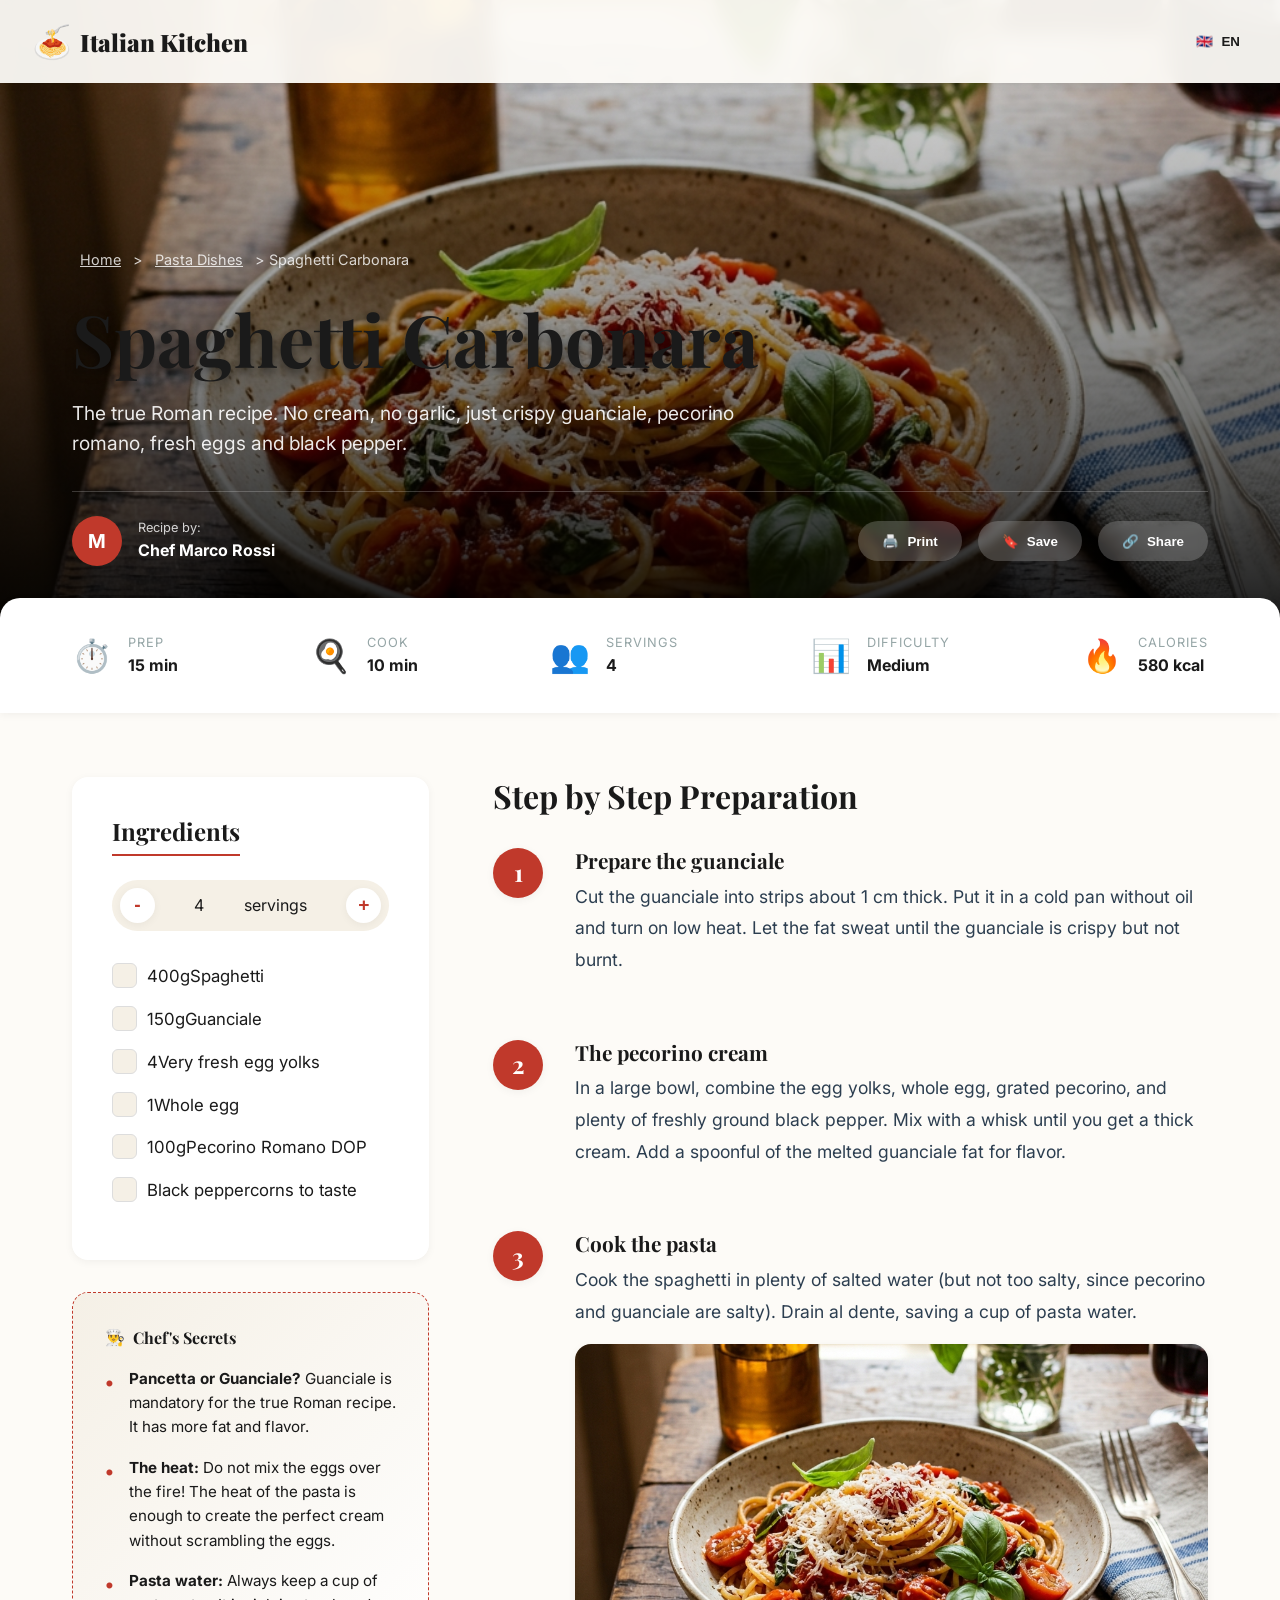
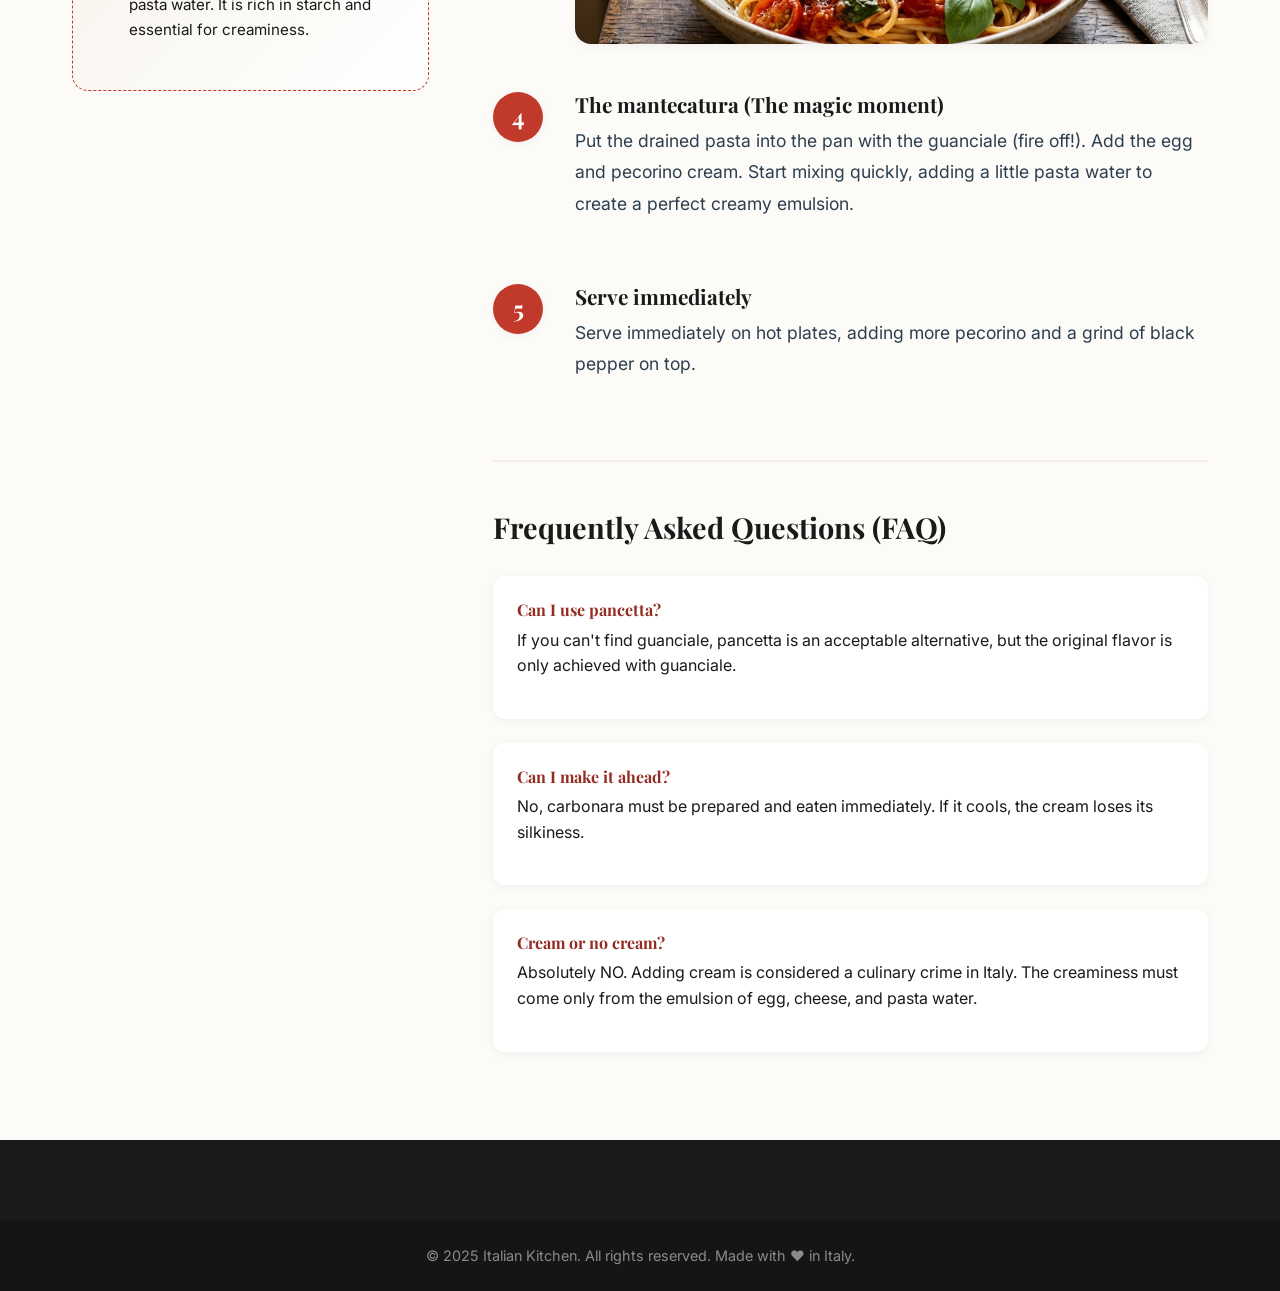
==== recipe.html @ 497464eb "Add files via upload" ====
<!DOCTYPE html>
<html lang="it" dir="ltr">
<head>
<meta charset="UTF-8"/>
<meta name="viewport" content="width=device-width, initial-scale=1.0"/>
<title>Spaghetti alla Carbonara — La Cucina Italiana</title>
<meta name="description" content="La vera ricetta romana. Senza panna, senza aglio, solo guanciale croccante, pecorino romano, uova fresche e pepe nero."/>
<meta name="keywords" content="carbonara, ricetta originale, guanciale, pecorino, pasta, italian food"/>
<meta name="author" content="Chef Marco Rossi"/>

<!-- Open Graph / Facebook -->
<meta property="og:type" content="article"/>
<meta property="og:url" content="https://www.lacucinaitaliana-demo.com/recipe.html"/>
<meta property="og:title" content="Spaghetti alla Carbonara"/>
<meta property="og:description" content="La vera ricetta romana. Senza panna, senza aglio, solo guanciale croccante, pecorino romano, uova fresche e pepe nero."/>
<meta property="og:image" content="https://www.lacucinaitaliana-demo.com/images/hero_pasta.png"/>

<!-- Schema.org JSON-LD for Recipe SEO -->
<script type="application/ld+json">
{
  "@context": "https://schema.org/",
  "@type": "Recipe",
  "name": "Spaghetti alla Carbonara",
  "image": "https://www.lacucinaitaliana-demo.com/images/hero_pasta.png",
  "author": {
    "@type": "Person",
    "name": "Chef Marco Rossi"
  },
  "datePublished": "2025-10-15",
  "description": "La vera ricetta romana per la Carbonara perfetta.",
  "prepTime": "PT15M",
  "cookTime": "PT10M",
  "totalTime": "PT25M",
  "recipeYield": "4 servings",
  "recipeCategory": "Pasta",
  "recipeCuisine": "Italian"
}
</script>

<link rel="preconnect" href="https://fonts.googleapis.com"/>
<link rel="preconnect" href="https://fonts.gstatic.com" crossorigin/>
<link href="https://fonts.googleapis.com/css2?family=Playfair+Display:ital,wght@0,400;0,600;0,700;0,900;1,400;1,700&family=Inter:wght@300;400;500;600;700&family=Cormorant+Garamond:ital,wght@0,300;0,400;0,600;1,300;1,400&display=swap" rel="stylesheet"/>
<link rel="stylesheet" href="style.css"/>
</head>
<body class="recipe-page">

<!-- HEADER -->
<header class="header scrolled" id="header">
  <div class="header-inner">
    <a href="index.html" class="logo">
      <span class="logo-icon">🍝</span>
      <div class="logo-text">
        <span class="logo-main" data-i18n="site_name">La Cucina Italiana</span>
      </div>
    </a>
    <div class="header-actions">
      <div class="lang-selector" id="langSelector">
        <button class="lang-btn" id="langBtn">
          <span class="lang-flag" id="currentFlag">🇮🇹</span>
          <span class="lang-name" id="currentLang">IT</span>
        </button>
        <div class="lang-dropdown" id="langDropdown">
          <button class="lang-option active" data-lang="it" data-flag="🇮🇹">🇮🇹 Italiano</button>
          <button class="lang-option" data-lang="en" data-flag="🇬🇧">🇬🇧 English</button>
          <button class="lang-option" data-lang="ar" data-flag="🇸🇦">🇸🇦 العربية</button>
          <button class="lang-option" data-lang="fr" data-flag="🇫🇷">🇫🇷 Français</button>
          <button class="lang-option" data-lang="de" data-flag="🇩🇪">🇩🇪 Deutsch</button>
          <button class="lang-option" data-lang="es" data-flag="🇪🇸">🇪🇸 Español</button>
          <button class="lang-option" data-lang="zh" data-flag="🇨🇳">🇨🇳 中文</button>
          <button class="lang-option" data-lang="ja" data-flag="🇯🇵">🇯🇵 日本語</button>
        </div>
      </div>
    </div>
  </div>
</header>

<!-- RECIPE HERO -->
<section class="recipe-hero">
  <div class="recipe-hero-bg">
    <img src="images/hero_pasta.png" alt="Traditional Spaghetti alla Carbonara" fetchpriority="high"/>
    <div class="overlay"></div>
  </div>
  <div class="container recipe-hero-content">
    <div class="recipe-breadcrumbs">
      <a href="index.html" data-i18n="nav_home">Home</a> > 
      <a href="index.html#ricette" data-i18n="cat_pasta">Primi Piatti</a> > 
      <span data-i18n="rcp_carbonara_title">Spaghetti alla Carbonara</span>
    </div>
    <h1 class="recipe-main-title" data-i18n="rcp_carbonara_title">Spaghetti alla Carbonara</h1>
    <p class="recipe-main-desc" data-i18n="rcp_carbonara_desc">La vera ricetta romana. Senza panna, senza aglio, solo guanciale croccante, pecorino romano, uova fresche e pepe nero.</p>
    
    <div class="recipe-actions-bar">
      <div class="chef-author">
        <div class="chef-img">M</div>
        <div>
          <span class="author-label" data-i18n="rcp_author">Ricetta di:</span>
          <strong data-i18n="rcp_chef_name">Chef Marco Rossi</strong>
        </div>
      </div>
      <div class="action-buttons">
        <button class="btn-action" onclick="window.print()">
          <span class="icon">🖨️</span> <span data-i18n="rcp_print">Stampa</span>
        </button>
        <button class="btn-action save-btn" onclick="toggleSaveRecipe(this)">
          <span class="icon">🔖</span> <span class="save-text" data-i18n="rcp_save">Salva</span>
        </button>
        <button class="btn-action share-btn">
          <span class="icon">🔗</span> <span data-i18n="rcp_share">Condividi</span>
        </button>
      </div>
    </div>
  </div>
</section>

<!-- RECIPE META STATS -->
<div class="recipe-meta-stats">
  <div class="container">
    <div class="stats-grid">
      <div class="stat-box">
        <span class="stat-icon">⏱️</span>
        <div class="stat-info">
          <span class="stat-title" data-i18n="rcp_prep">Prep</span>
          <strong data-i18n="rcp_prep_time">15 min</strong>
        </div>
      </div>
      <div class="stat-box">
        <span class="stat-icon">🍳</span>
        <div class="stat-info">
          <span class="stat-title" data-i18n="rcp_cook">Cottura</span>
          <strong data-i18n="rcp_cook_time">10 min</strong>
        </div>
      </div>
      <div class="stat-box">
        <span class="stat-icon">👥</span>
        <div class="stat-info">
          <span class="stat-title" data-i18n="rcp_servings">Persone</span>
          <strong data-i18n="rcp_servings_count">4</strong>
        </div>
      </div>
      <div class="stat-box">
        <span class="stat-icon">📊</span>
        <div class="stat-info">
          <span class="stat-title" data-i18n="rcp_difficulty">Difficoltà</span>
          <strong data-i18n="rcp_diff_level">Media</strong>
        </div>
      </div>
      <div class="stat-box">
        <span class="stat-icon">🔥</span>
        <div class="stat-info">
          <span class="stat-title" data-i18n="rcp_calories">Calorie</span>
          <strong data-i18n="rcp_cal_count">580 kcal</strong>
        </div>
      </div>
    </div>
  </div>
</div>

<!-- RECIPE CONTENT -->
<section class="recipe-content-wrapper">
  <div class="container">
    <div class="recipe-layout">
      
      <!-- LEFT SIDEBAR: INGREDIENTS & TIPS -->
      <aside class="recipe-sidebar">
        <div class="ingredients-box">
          <h3 data-i18n="rcp_ingredients">Ingredienti</h3>
          <div class="servings-adjuster">
            <button onclick="adjustServings(-1)">-</button>
            <span id="servingCount">4</span> <span data-i18n="rcp_servings_label">porzioni</span>
            <button onclick="adjustServings(1)">+</button>
          </div>
          <ul class="ingredients-list">
            <li>
              <label class="ingredient-checkbox">
                <input type="checkbox"/>
                <span class="checkmark"></span>
                <span class="amount" data-base="400">400</span>g <span data-i18n="rcp_ing_pasta">Spaghetti</span>
              </label>
            </li>
            <li>
              <label class="ingredient-checkbox">
                <input type="checkbox"/>
                <span class="checkmark"></span>
                <span class="amount" data-base="150">150</span>g <span data-i18n="rcp_ing_guanciale">Guanciale</span>
              </label>
            </li>
            <li>
              <label class="ingredient-checkbox">
                <input type="checkbox"/>
                <span class="checkmark"></span>
                <span class="amount" data-base="4">4</span> <span data-i18n="rcp_ing_yolks">Tuorli d'uovo freschissimi</span>
              </label>
            </li>
            <li>
              <label class="ingredient-checkbox">
                <input type="checkbox"/>
                <span class="checkmark"></span>
                <span class="amount" data-base="1">1</span> <span data-i18n="rcp_ing_egg">Uovo intero</span>
              </label>
            </li>
            <li>
              <label class="ingredient-checkbox">
                <input type="checkbox"/>
                <span class="checkmark"></span>
                <span class="amount" data-base="100">100</span>g <span data-i18n="rcp_ing_cheese">Pecorino Romano DOP</span>
              </label>
            </li>
            <li>
              <label class="ingredient-checkbox">
                <input type="checkbox"/>
                <span class="checkmark"></span>
                <span data-i18n="rcp_ing_pepper">Pepe nero in grani q.b.</span>
              </label>
            </li>
          </ul>
        </div>

        <div class="chef-tips-box">
          <div class="tip-header">
            <span>👨‍🍳</span>
            <h4 data-i18n="rcp_tips_title">I Segreti dello Chef</h4>
          </div>
          <ul class="tips-list">
            <li data-i18n="rcp_tip1"><strong>Pancetta o Guanciale?</strong> Il guanciale è obbligatorio per la vera ricetta romana. Ha più grasso e sapore.</li>
            <li data-i18n="rcp_tip2"><strong>Il calore:</strong> Non mescolare le uova sul fuoco! Il calore della pasta è sufficiente per creare la crema perfetta senza fare l'effetto "frittata".</li>
            <li data-i18n="rcp_tip3"><strong>Acqua di cottura:</strong> Conserva sempre una tazza di acqua di cottura. È ricca di amido e fondamentale per mantecare.</li>
          </ul>
        </div>
      </aside>

      <!-- RIGHT MAIN: STEPS & FAQ -->
      <main class="recipe-main-steps">
        <h2 class="steps-title" data-i18n="rcp_steps_title">Preparazione Passo Passo</h2>
        
        <div class="step-card">
          <div class="step-number">1</div>
          <div class="step-content">
            <h3 data-i18n="rcp_step1_title">Prepara il guanciale</h3>
            <p data-i18n="rcp_step1_desc">Taglia il guanciale a listarelle di circa 1 cm. Mettilo in una padella fredda senza olio e accendi il fuoco basso. Fai sudare il grasso finché il guanciale non diventa croccante ma non bruciato.</p>
          </div>
        </div>

        <div class="step-card">
          <div class="step-number">2</div>
          <div class="step-content">
            <h3 data-i18n="rcp_step2_title">La crema di pecorino</h3>
            <p data-i18n="rcp_step2_desc">In una ciotola grande, unisci i tuorli, l'uovo intero, il pecorino grattugiato e abbondante pepe nero appena macinato. Mescola con una frusta fino a ottenere una crema densa. Aggiungi un cucchiaio del grasso del guanciale sciolto per insaporire.</p>
          </div>
        </div>

        <div class="step-card has-image">
          <div class="step-number">3</div>
          <div class="step-content">
            <h3 data-i18n="rcp_step3_title">Cuoci la pasta</h3>
            <p data-i18n="rcp_step3_desc">Cuoci gli spaghetti in abbondante acqua salata (ma non troppo salata, dato che pecorino e guanciale sono sapidi). Scolala al dente, conservando una tazza di acqua di cottura.</p>
            <div class="step-img-placeholder" style="background-image: url('images/hero_pasta.png')" loading="lazy"></div>
          </div>
        </div>

        <div class="step-card">
          <div class="step-number">4</div>
          <div class="step-content">
            <h3 data-i18n="rcp_step4_title">La mantecatura (Il momento magico)</h3>
            <p data-i18n="rcp_step4_desc">Metti la pasta scolata nella padella con il guanciale (fuoco spento!). Aggiungi la crema di uova e pecorino. Inizia a mescolare velocemente, aggiungendo un po' di acqua di cottura per creare un'emulsione cremosa e perfetta.</p>
          </div>
        </div>

        <div class="step-card">
          <div class="step-number">5</div>
          <div class="step-content">
            <h3 data-i18n="rcp_step5_title">Servi subito</h3>
            <p data-i18n="rcp_step5_desc">Servi immediatamente nei piatti caldi, aggiungendo altro pecorino e una macinata di pepe nero in cima.</p>
          </div>
        </div>

        <!-- FAQ SECTION -->
        <div class="recipe-faq">
          <h3 data-i18n="rcp_faq_title">Domande Frequenti (FAQ)</h3>
          
          <div class="faq-item">
            <h4 data-i18n="rcp_faq1_q">Posso usare la pancetta?</h4>
            <p data-i18n="rcp_faq1_a">Se non trovi il guanciale, la pancetta tesa o dolce è un'alternativa accettabile, ma il sapore originale si ottiene solo col guanciale.</p>
          </div>
          
          <div class="faq-item">
            <h4 data-i18n="rcp_faq2_q">Posso prepararla in anticipo?</h4>
            <p data-i18n="rcp_faq2_a">No, la carbonara va preparata e mangiata immediatamente. Se si raffredda, la crema perde la sua setosità.</p>
          </div>

          <div class="faq-item">
            <h4 data-i18n="rcp_faq3_q">Panna sì o panna no?</h4>
            <p data-i18n="rcp_faq3_a">Assolutamente NO. L'aggiunta di panna è considerata un crimine culinario in Italia. La cremosità deve derivare solo dall'emulsione di uovo, formaggio e acqua di cottura.</p>
          </div>
        </div>

      </main>
    </div>
  </div>
</section>

<!-- FOOTER -->
<footer class="footer">
  <div class="footer-bottom">
    <div class="container">
      <p data-i18n="footer_copy">© 2025 La Cucina Italiana. Tutti i diritti riservati.</p>
    </div>
  </div>
</footer>

<script src="script.js"></script>
</body>
</html>
---- style.css ----
:root {
  /* Colors - Italian Vintage Theme */
  --primary: #c0392b;      /* Rosso */
  --primary-dark: #922b21;
  --secondary: #27ae60;    /* Verde */
  --accent: #f39c12;       /* Oro */
  --dark: #1a1a1a;
  --dark-light: #2c3e50;
  --light: #fdfbf7;        /* Panna */
  --light-gray: #f5f0e6;
  --gray: #95a5a6;
  
  /* Typography */
  --font-heading: 'Playfair Display', serif;
  --font-body: 'Inter', sans-serif;
  --font-accent: 'Cormorant Garamond', serif;
  
  /* Transitions */
  --transition: all 0.3s cubic-bezier(0.25, 0.8, 0.25, 1);
  
  /* Shadows */
  --shadow-sm: 0 2px 8px rgba(0,0,0,0.05);
  --shadow-md: 0 8px 24px rgba(0,0,0,0.08);
  --shadow-lg: 0 20px 40px rgba(0,0,0,0.12);
}

[dir="rtl"] {
  /* RTL Specific Adjustments for Arabic */
  --font-heading: 'Tajawal', 'Playfair Display', serif;
  --font-body: 'Cairo', 'Inter', sans-serif;
}

* {
  margin: 0;
  padding: 0;
  box-sizing: border-box;
}

html {
  scroll-behavior: smooth;
  font-size: 16px;
}

body {
  font-family: var(--font-body);
  color: var(--dark);
  background-color: var(--light);
  line-height: 1.6;
  overflow-x: hidden;
}

/* ================== TYPOGRAPHY ================== */
h1, h2, h3, h4, h5, h6 {
  font-family: var(--font-heading);
  font-weight: 700;
  line-height: 1.2;
  color: var(--dark);
}

h2 {
  font-size: clamp(2rem, 4vw, 3rem);
  margin-bottom: 1rem;
}

p {
  margin-bottom: 1rem;
}

a {
  text-decoration: none;
  color: inherit;
  transition: var(--transition);
}

ul {
  list-style: none;
}

.container {
  max-width: 1200px;
  margin: 0 auto;
  padding: 0 2rem;
}

/* ================== BUTTONS ================== */
.btn {
  display: inline-flex;
  align-items: center;
  justify-content: center;
  padding: 1rem 2rem;
  border-radius: 50px;
  font-family: var(--font-body);
  font-weight: 600;
  font-size: 1rem;
  cursor: pointer;
  transition: var(--transition);
  text-transform: uppercase;
  letter-spacing: 1px;
  border: none;
  outline: none;
}

.btn:hover {
  transform: translateY(-3px) scale(1.05);
  box-shadow: 0 10px 25px rgba(0,0,0,0.15);
}

.btn-primary {
  background-color: var(--primary);
  color: white;
  box-shadow: 0 4px 15px rgba(192, 57, 43, 0.3);
}

.btn-primary:hover {
  background-color: var(--primary-dark);
}

.btn-outline {
  background-color: transparent;
  color: var(--primary);
  border: 2px solid var(--primary);
}

.btn-outline:hover {
  background-color: var(--primary);
  color: white;
}

.btn-ghost {
  background-color: rgba(255, 255, 255, 0.1);
  color: white;
  backdrop-filter: blur(5px);
  border: 1px solid rgba(255,255,255,0.2);
}

.btn-ghost:hover {
  background-color: white;
  color: var(--dark);
}

/* ================== HEADER ================== */
.header {
  position: fixed;
  top: 0;
  left: 0;
  width: 100%;
  z-index: 1000;
  padding: 1.5rem 0;
  transition: var(--transition);
}

.header.scrolled {
  background-color: rgba(253, 251, 247, 0.95);
  backdrop-filter: blur(10px);
  padding: 1rem 0;
  box-shadow: var(--shadow-sm);
}

.header-inner {
  max-width: 1400px;
  margin: 0 auto;
  padding: 0 2rem;
  display: flex;
  justify-content: space-between;
  align-items: center;
}

.logo {
  display: flex;
  align-items: center;
  gap: 0.5rem;
  z-index: 1001;
}

.logo-icon {
  font-size: 2rem;
}

.logo-text {
  display: flex;
  flex-direction: column;
}

.logo-main {
  font-family: var(--font-heading);
  font-size: 1.5rem;
  font-weight: 900;
  color: var(--dark);
  line-height: 1;
}

.logo-sub {
  font-family: var(--font-accent);
  font-size: 0.9rem;
  font-style: italic;
  color: var(--primary);
}

.header:not(.scrolled) .logo-main {
  color: white;
}

.nav {
  display: flex;
  gap: 2rem;
}

.nav-link {
  font-family: var(--font-body);
  font-weight: 500;
  font-size: 1rem;
  color: var(--dark);
  position: relative;
}

.header:not(.scrolled) .nav-link {
  color: white;
}

.nav-link::after {
  content: '';
  position: absolute;
  bottom: -5px;
  left: 0;
  width: 0;
  height: 2px;
  background-color: var(--primary);
  transition: var(--transition);
}

.nav-link:hover::after {
  width: 100%;
}

.header-actions {
  display: flex;
  align-items: center;
  gap: 1.5rem;
}

.search-btn, .lang-btn, .menu-toggle {
  background: none;
  border: none;
  cursor: pointer;
  color: var(--dark);
  transition: var(--transition);
}

.header:not(.scrolled) .search-btn,
.header:not(.scrolled) .lang-btn,
.header:not(.scrolled) .menu-toggle span {
  color: white;
  background-color: transparent;
}

/* Language Selector */
.lang-selector {
  position: relative;
}

.lang-btn {
  display: flex;
  align-items: center;
  gap: 0.5rem;
  font-weight: 600;
  padding: 0.5rem;
  border-radius: 8px;
}

.lang-btn:hover {
  background-color: rgba(0,0,0,0.05);
}

.header:not(.scrolled) .lang-btn:hover {
  background-color: rgba(255,255,255,0.1);
}

.lang-dropdown {
  position: absolute;
  top: 100%;
  right: 0;
  background: white;
  border-radius: 12px;
  box-shadow: var(--shadow-md);
  padding: 0.5rem;
  min-width: 150px;
  opacity: 0;
  visibility: hidden;
  transform: translateY(10px);
  transition: var(--transition);
  z-index: 1002;
}

.lang-dropdown.active {
  opacity: 1;
  visibility: visible;
  transform: translateY(0);
}

.lang-option {
  display: flex;
  align-items: center;
  gap: 0.5rem;
  width: 100%;
  padding: 0.8rem 1rem;
  border: none;
  background: none;
  text-align: left;
  cursor: pointer;
  border-radius: 8px;
  font-family: var(--font-body);
  transition: var(--transition);
}

[dir="rtl"] .lang-option {
  text-align: right;
}

.lang-option:hover {
  background-color: var(--light-gray);
  color: var(--primary);
}

.lang-option.active {
  background-color: rgba(192, 57, 43, 0.1);
  color: var(--primary);
  font-weight: 600;
}

/* Mobile Menu Toggle */
.menu-toggle {
  display: none;
  flex-direction: column;
  gap: 5px;
  z-index: 1001;
}

.menu-toggle span {
  width: 25px;
  height: 2px;
  background-color: var(--dark);
  transition: var(--transition);
}

.header:not(.scrolled) .menu-toggle span {
  background-color: white;
}

/* Search Bar */
.search-bar {
  position: absolute;
  top: 0;
  left: 0;
  width: 100%;
  height: 100%;
  background: white;
  display: flex;
  align-items: center;
  padding: 0 2rem;
  opacity: 0;
  visibility: hidden;
  transform: translateY(-100%);
  transition: var(--transition);
  z-index: 1005;
}

.search-bar.active {
  opacity: 1;
  visibility: visible;
  transform: translateY(0);
}

.search-inner {
  max-width: 800px;
  margin: 0 auto;
  width: 100%;
  position: relative;
  display: flex;
  align-items: center;
}

.search-input {
  width: 100%;
  border: none;
  border-bottom: 2px solid var(--primary);
  font-size: 1.5rem;
  padding: 1rem 0;
  font-family: var(--font-heading);
  outline: none;
  background: transparent;
}

.search-close {
  background: none;
  border: none;
  font-size: 1.5rem;
  cursor: pointer;
  color: var(--gray);
  position: absolute;
  right: 0;
}

[dir="rtl"] .search-close {
  right: auto;
  left: 0;
}

/* ================== HERO ================== */
.hero {
  height: 100vh;
  position: relative;
  display: flex;
  align-items: center;
  justify-content: center;
  text-align: center;
  overflow: hidden;
}

.hero-bg {
  position: absolute;
  top: 0;
  left: 0;
  width: 100%;
  height: 100%;
  z-index: 1;
}

@keyframes slowZoom {
  0% { transform: scale(1); }
  100% { transform: scale(1.15); }
}

.hero-img {
  width: 100%;
  height: 100%;
  object-fit: cover;
  animation: slowZoom 25s linear infinite alternate;
}

.hero-overlay {
  position: absolute;
  top: 0;
  left: 0;
  width: 100%;
  height: 100%;
  background: linear-gradient(to bottom, rgba(0,0,0,0.6) 0%, rgba(0,0,0,0.3) 50%, rgba(0,0,0,0.8) 100%);
}

.hero-content {
  position: relative;
  z-index: 2;
  color: white;
  max-width: 800px;
  padding: 0 2rem;
  margin-top: 5rem;
}

.hero-badge {
  display: inline-block;
  padding: 0.5rem 1.5rem;
  border: 1px solid rgba(255,255,255,0.3);
  border-radius: 50px;
  font-family: var(--font-accent);
  font-style: italic;
  font-size: 1.1rem;
  margin-bottom: 2rem;
  backdrop-filter: blur(5px);
}

.hero-title {
  font-size: clamp(3rem, 8vw, 6rem);
  font-weight: 400;
  line-height: 1.1;
  margin-bottom: 1.5rem;
  text-shadow: 0 4px 20px rgba(0,0,0,0.5);
}

.hero-title em {
  font-family: var(--font-accent);
  color: var(--accent);
  font-weight: 600;
}

.hero-desc {
  font-size: clamp(1.1rem, 2vw, 1.3rem);
  margin-bottom: 3rem;
  opacity: 0.9;
  text-shadow: 0 2px 10px rgba(0,0,0,0.5);
}

.hero-btns {
  display: flex;
  gap: 1rem;
  justify-content: center;
  margin-bottom: 4rem;
}

.hero-stats {
  display: flex;
  justify-content: center;
  align-items: center;
  gap: 2rem;
  border-top: 1px solid rgba(255,255,255,0.2);
  padding-top: 2rem;
}

.stat {
  display: flex;
  flex-direction: column;
}

.stat-num {
  font-family: var(--font-heading);
  font-size: 2rem;
  font-weight: 700;
  color: var(--accent);
}

.stat-label {
  font-size: 0.9rem;
  text-transform: uppercase;
  letter-spacing: 1px;
  opacity: 0.8;
}

.stat-divider {
  width: 1px;
  height: 40px;
  background-color: rgba(255,255,255,0.2);
}

.hero-scroll {
  position: absolute;
  bottom: 2rem;
  left: 50%;
  transform: translateX(-50%);
  z-index: 2;
  color: white;
  display: flex;
  flex-direction: column;
  align-items: center;
  gap: 0.5rem;
  font-size: 0.8rem;
  text-transform: uppercase;
  letter-spacing: 2px;
  opacity: 0.7;
}

.scroll-line {
  width: 2px;
  height: 40px;
  background-color: rgba(255,255,255,0.3);
  position: relative;
  overflow: hidden;
}

.scroll-line::after {
  content: '';
  position: absolute;
  top: 0;
  left: 0;
  width: 100%;
  height: 50%;
  background-color: white;
  animation: scrollDown 2s infinite ease-in-out;
}

@keyframes scrollDown {
  0% { transform: translateY(-100%); }
  100% { transform: translateY(200%); }
}

/* ================== SHARED SECTIONS ================== */
section {
  padding: 6rem 0;
}

.section-header {
  text-align: center;
  max-width: 600px;
  margin: 0 auto 4rem;
}

.section-header.light h2 {
  color: white;
}

.section-header.light p {
  color: rgba(255,255,255,0.8);
}

.section-badge {
  display: inline-block;
  color: var(--primary);
  font-weight: 600;
  text-transform: uppercase;
  letter-spacing: 2px;
  font-size: 0.9rem;
  margin-bottom: 1rem;
}

/* ================== CATEGORIES ================== */
.categories {
  background-color: var(--light-gray);
  position: relative;
}

.categories::before {
  content: '';
  position: absolute;
  top: 0;
  left: 0;
  width: 100%;
  height: 20px;
  background-image: url('data:image/svg+xml;utf8,<svg viewBox="0 0 100 20" xmlns="http://www.w3.org/2000/svg"><path d="M0 20 Q 25 0 50 20 T 100 20" fill="none" stroke="%23fdfbf7" stroke-width="20"/></svg>');
  transform: translateY(-10px);
}

.categories-grid {
  display: grid;
  grid-template-columns: repeat(auto-fit, minmax(180px, 1fr));
  gap: 2rem;
}

.cat-card {
  background: white;
  border-radius: 20px;
  padding: 2rem 1.5rem;
  text-align: center;
  box-shadow: var(--shadow-sm);
  transition: var(--transition);
  cursor: pointer;
  border: 1px solid transparent;
}

.cat-card:hover {
  transform: translateY(-10px) scale(1.02);
  box-shadow: var(--shadow-md);
  border-color: rgba(192, 57, 43, 0.2);
}

.cat-icon {
  font-size: 3rem;
  margin-bottom: 1rem;
  transition: transform 0.3s cubic-bezier(0.175, 0.885, 0.32, 1.275);
}

.cat-card:hover .cat-icon {
  transform: scale(1.2) rotate(5deg);
}

.cat-card h3 {
  font-size: 1.2rem;
  margin-bottom: 0.5rem;
}

.cat-card span {
  font-size: 0.9rem;
  color: var(--gray);
}

/* ================== REGIONS ================== */
.regions-section {
  background-color: var(--light);
}

.regions-grid {
  display: grid;
  grid-template-columns: repeat(auto-fit, minmax(250px, 1fr));
  gap: 1.5rem;
}

.region-card {
  position: relative;
  height: 350px;
  border-radius: 20px;
  overflow: hidden;
  background-size: cover;
  background-position: center;
  display: flex;
  flex-direction: column;
  justify-content: flex-end;
  padding: 2rem;
  color: white;
  transition: transform 0.4s ease, box-shadow 0.4s ease;
  cursor: pointer;
}

.region-card:hover {
  transform: translateY(-10px);
  box-shadow: var(--shadow-lg);
}

.region-card::before {
  content: '';
  position: absolute;
  top: 0; left: 0; width: 100%; height: 100%;
  background: inherit;
  transition: transform 0.5s ease;
  z-index: 0;
}

.region-card:hover::before {
  transform: scale(1.1);
}

.region-content {
  position: relative;
  z-index: 2;
}

.region-content h3 {
  font-size: 2rem;
  margin-bottom: 0.5rem;
  font-family: var(--font-heading);
  text-shadow: 0 2px 4px rgba(0,0,0,0.5);
}

.region-content p {
  font-size: 1rem;
  opacity: 0.9;
  margin-bottom: 1.5rem;
  text-shadow: 0 1px 2px rgba(0,0,0,0.8);
}

.region-content .btn {
  opacity: 0;
  transform: translateY(20px);
  transition: all 0.3s ease;
}

.region-card:hover .region-content .btn {
  opacity: 1;
  transform: translateY(0);
}

/* ================== FEATURED RECIPE ================== */
.featured-section {
  padding: 4rem 0;
}

.featured-card {
  display: grid;
  grid-template-columns: 1fr 1fr;
  background: white;
  border-radius: 24px;
  overflow: hidden;
  box-shadow: var(--shadow-lg);
}

.featured-img-wrap {
  position: relative;
  height: 100%;
  min-height: 400px;
}

.featured-img {
  width: 100%;
  height: 100%;
  object-fit: cover;
}

.featured-badge-img {
  position: absolute;
  top: 2rem;
  left: 2rem;
  background: var(--primary);
  color: white;
  padding: 0.5rem 1rem;
  border-radius: 8px;
  font-weight: 600;
  text-transform: uppercase;
  letter-spacing: 1px;
  font-size: 0.8rem;
}

[dir="rtl"] .featured-badge-img {
  left: auto;
  right: 2rem;
}

.featured-content {
  padding: 4rem;
  display: flex;
  flex-direction: column;
  justify-content: center;
}

.featured-meta {
  display: flex;
  justify-content: space-between;
  align-items: center;
  margin-bottom: 1.5rem;
}

.tag {
  background: var(--light-gray);
  color: var(--primary);
  padding: 0.3rem 1rem;
  border-radius: 50px;
  font-size: 0.9rem;
  font-weight: 600;
}

.rating {
  color: var(--accent);
  font-weight: 600;
}

.featured-title {
  font-size: 2.5rem;
  margin-bottom: 1rem;
}

.featured-desc {
  color: var(--dark-light);
  font-size: 1.1rem;
  margin-bottom: 2rem;
}

.recipe-info {
  display: grid;
  grid-template-columns: 1fr 1fr;
  gap: 1rem;
  margin-bottom: 3rem;
}

.info-item {
  display: flex;
  align-items: center;
  gap: 0.5rem;
  font-weight: 500;
}

.info-icon {
  font-size: 1.2rem;
}

/* ================== RECIPES GRID ================== */
.filter-tabs {
  display: flex;
  justify-content: center;
  flex-wrap: wrap;
  gap: 1rem;
  margin-bottom: 3rem;
}

.filter-tab {
  padding: 0.8rem 2rem;
  border-radius: 50px;
  border: 1px solid var(--gray);
  background: transparent;
  color: var(--dark);
  font-family: var(--font-body);
  font-weight: 600;
  cursor: pointer;
  transition: var(--transition);
}

.filter-tab:hover {
  border-color: var(--primary);
  color: var(--primary);
}

.filter-tab.active {
  background: var(--primary);
  border-color: var(--primary);
  color: white;
}

.recipes-grid {
  display: grid;
  grid-template-columns: repeat(auto-fill, minmax(300px, 1fr));
  gap: 2rem;
}

.recipe-card {
  background: white;
  border-radius: 16px;
  overflow: hidden;
  box-shadow: var(--shadow-sm);
  transition: var(--transition);
  cursor: pointer;
  position: relative;
}

.recipe-card:hover {
  transform: translateY(-12px) scale(1.02);
  box-shadow: var(--shadow-lg);
}

.recipe-img-wrap {
  position: relative;
  height: 250px;
  overflow: hidden;
}

.recipe-img {
  width: 100%;
  height: 100%;
  object-fit: cover;
  transition: transform 0.5s ease;
}

.recipe-card:hover .recipe-img {
  transform: scale(1.1);
}

.recipe-fav {
  position: absolute;
  top: 1rem;
  right: 1rem;
  width: 40px;
  height: 40px;
  background: white;
  border-radius: 50%;
  display: flex;
  align-items: center;
  justify-content: center;
  font-size: 1.2rem;
  color: var(--gray);
  cursor: pointer;
  transition: var(--transition);
  border: none;
  box-shadow: var(--shadow-sm);
  z-index: 2;
}

[dir="rtl"] .recipe-fav {
  right: auto;
  left: 1rem;
}

.recipe-fav:hover, .recipe-fav.active {
  color: var(--primary);
}

.recipe-time {
  position: absolute;
  bottom: 1rem;
  left: 1rem;
  background: rgba(0,0,0,0.7);
  color: white;
  padding: 0.3rem 0.8rem;
  border-radius: 50px;
  font-size: 0.8rem;
  backdrop-filter: blur(4px);
}

[dir="rtl"] .recipe-time {
  left: auto;
  right: 1rem;
}

.recipe-content {
  padding: 1.5rem;
}

.recipe-tag {
  color: var(--primary);
  font-weight: 600;
  font-size: 0.85rem;
  text-transform: uppercase;
  margin-bottom: 0.5rem;
  display: block;
}

.recipe-title {
  font-size: 1.4rem;
  margin-bottom: 0.5rem;
}

.recipe-card-meta {
  display: flex;
  justify-content: space-between;
  align-items: center;
  margin-top: 1.5rem;
  padding-top: 1rem;
  border-top: 1px solid var(--light-gray);
}

.load-more-wrap {
  text-align: center;
  margin-top: 4rem;
}

/* ================== CHEF SECTION ================== */
.chef-section {
  background-color: var(--dark);
  color: white;
  position: relative;
}

.chef-section::before {
  content: '';
  position: absolute;
  top: 0;
  left: 0;
  width: 100%;
  height: 100%;
  background-image: url('data:image/svg+xml;utf8,<svg width="20" height="20" viewBox="0 0 20 20" xmlns="http://www.w3.org/2000/svg"><circle cx="2" cy="2" r="1" fill="rgba(255,255,255,0.05)"/></svg>');
  pointer-events: none;
}

.chefs-grid {
  display: grid;
  grid-template-columns: repeat(auto-fit, minmax(250px, 1fr));
  gap: 2rem;
}

.chef-card {
  background: rgba(255,255,255,0.05);
  border: 1px solid rgba(255,255,255,0.1);
  border-radius: 20px;
  padding: 2.5rem 2rem;
  text-align: center;
  backdrop-filter: blur(10px);
  transition: var(--transition);
}

.chef-card:hover {
  transform: translateY(-10px);
  background: rgba(255,255,255,0.1);
  border-color: var(--primary);
}

.chef-avatar {
  width: 120px;
  height: 120px;
  border-radius: 50%;
  margin: 0 auto 1.5rem;
  display: flex;
  align-items: center;
  justify-content: center;
  font-size: 3rem;
  font-weight: 700;
  color: white;
  position: relative;
  box-shadow: 0 10px 20px rgba(0,0,0,0.3);
}

.chef-badge {
  position: absolute;
  bottom: 0;
  right: 0;
  background: white;
  border-radius: 50%;
  width: 35px;
  height: 35px;
  display: flex;
  align-items: center;
  justify-content: center;
  font-size: 1rem;
  box-shadow: var(--shadow-sm);
}

[dir="rtl"] .chef-badge {
  right: auto;
  left: 0;
}

.chef-name {
  font-size: 1.5rem;
  margin-bottom: 0.2rem;
}

.chef-role {
  color: var(--primary);
  font-size: 0.9rem;
  text-transform: uppercase;
  letter-spacing: 1px;
  margin-bottom: 1rem;
}

.chef-bio {
  color: rgba(255,255,255,0.7);
  font-size: 0.95rem;
  margin-bottom: 1.5rem;
}

.chef-stats {
  display: flex;
  justify-content: center;
  gap: 1.5rem;
  font-weight: 600;
  color: var(--accent);
}

/* ================== VIDEO SECTION ================== */
.videos-grid {
  display: grid;
  grid-template-columns: 2fr 1fr;
  gap: 2rem;
}

.video-card {
  background: white;
  border-radius: 16px;
  overflow: hidden;
  box-shadow: var(--shadow-sm);
}

.featured-video {
  grid-row: span 3;
}

.video-thumb {
  position: relative;
  width: 100%;
  height: 400px;
  background: #000;
}

.video-thumb.small {
  height: 150px;
}

.video-thumb img {
  width: 100%;
  height: 100%;
  object-fit: cover;
  opacity: 0.8;
  transition: var(--transition);
}

.video-card:hover .video-thumb img {
  opacity: 1;
}

.play-btn {
  position: absolute;
  top: 50%;
  left: 50%;
  transform: translate(-50%, -50%);
  width: 80px;
  height: 80px;
  background: rgba(255,255,255,0.2);
  border-radius: 50%;
  display: flex;
  align-items: center;
  justify-content: center;
  backdrop-filter: blur(5px);
  cursor: pointer;
  transition: var(--transition);
  z-index: 2;
}

.play-btn:hover {
  transform: translate(-50%, -50%) scale(1.1);
  background: var(--primary);
}

.play-circle {
  width: 60px;
  height: 60px;
  background: white;
  border-radius: 50%;
  display: flex;
  align-items: center;
  justify-content: center;
  color: var(--primary);
  font-size: 1.5rem;
}

.play-btn.small {
  width: 50px;
  height: 50px;
  background: white;
  color: var(--primary);
  font-size: 1.2rem;
}

.play-btn.small:hover {
  background: var(--primary);
  color: white;
}

.video-duration {
  position: absolute;
  bottom: 1rem;
  right: 1rem;
  background: rgba(0,0,0,0.8);
  color: white;
  padding: 0.2rem 0.5rem;
  border-radius: 4px;
  font-size: 0.8rem;
  font-weight: 600;
}

[dir="rtl"] .video-duration {
  right: auto;
  left: 1rem;
}

.video-info {
  padding: 1.5rem;
}

.featured-video .video-info {
  padding: 2rem;
}

.video-info .tag {
  margin-bottom: 1rem;
  display: inline-block;
}

.video-info h3 {
  font-size: 1.3rem;
  margin-bottom: 0.5rem;
}

.featured-video .video-info h3 {
  font-size: 2rem;
}

.video-info p {
  color: var(--dark-light);
  font-size: 0.95rem;
  margin-bottom: 1rem;
}

.video-meta {
  display: flex;
  gap: 1rem;
  color: var(--gray);
  font-size: 0.85rem;
  font-weight: 600;
}

/* ================== TIPS SECTION ================== */
.tips-section {
  background-color: var(--light-gray);
}

.tips-grid {
  display: grid;
  grid-template-columns: repeat(auto-fit, minmax(250px, 1fr));
  gap: 2rem;
}

.tip-card {
  background: white;
  padding: 2.5rem 2rem;
  border-radius: 16px;
  text-align: center;
  box-shadow: var(--shadow-sm);
  position: relative;
  z-index: 1;
}

.tip-card::before {
  content: '';
  position: absolute;
  top: 0;
  left: 0;
  width: 100%;
  height: 100%;
  background: linear-gradient(135deg, var(--light-gray), white);
  border-radius: 16px;
  z-index: -1;
  transition: var(--transition);
}

.tip-card:hover::before {
  opacity: 0;
}

.tip-icon {
  font-size: 3rem;
  margin-bottom: 1rem;
}

.tip-card h3 {
  margin-bottom: 1rem;
  color: var(--primary-dark);
}

/* ================== NEWSLETTER ================== */
.newsletter-section {
  position: relative;
  padding: 8rem 0;
  overflow: hidden;
}

.newsletter-bg {
  position: absolute;
  top: 0;
  left: 0;
  width: 100%;
  height: 100%;
  background-image: url('images/hero_pasta.png');
  background-size: cover;
  background-position: center;
  background-attachment: fixed;
  filter: grayscale(0.5) brightness(0.3);
  z-index: 1;
}

.newsletter-content {
  position: relative;
  z-index: 2;
  background: rgba(255,255,255,0.95);
  backdrop-filter: blur(10px);
  max-width: 700px;
  margin: 0 auto;
  padding: 4rem;
  border-radius: 24px;
  text-align: center;
  box-shadow: var(--shadow-lg);
}

.newsletter-icon {
  font-size: 3rem;
  margin-bottom: 1rem;
}

.newsletter-content h2 {
  font-size: 2.5rem;
  margin-bottom: 1rem;
}

.newsletter-content p {
  color: var(--dark-light);
  margin-bottom: 2rem;
}

.newsletter-form {
  display: flex;
  gap: 1rem;
  margin-bottom: 1rem;
}

.nl-input {
  flex: 1;
  padding: 1rem 1.5rem;
  border: 2px solid var(--light-gray);
  border-radius: 50px;
  font-family: var(--font-body);
  font-size: 1rem;
  outline: none;
  transition: var(--transition);
}

.nl-input:focus {
  border-color: var(--primary);
}

.nl-privacy {
  font-size: 0.8rem;
  color: var(--gray);
}

.nl-success {
  background: var(--secondary);
  color: white;
  padding: 1rem;
  border-radius: 8px;
  margin-top: 1rem;
  font-weight: 600;
}

/* ================== FOOTER ================== */
.footer {
  background-color: var(--dark);
  color: white;
  padding-top: 5rem;
}

.footer-grid {
  display: grid;
  grid-template-columns: 2fr 1fr 1fr 1fr;
  gap: 3rem;
  margin-bottom: 4rem;
}

.footer-brand p {
  color: rgba(255,255,255,0.6);
  margin: 1.5rem 0;
  max-width: 300px;
}

.footer-brand .logo-main {
  color: white;
}

.social-links {
  display: flex;
  gap: 1rem;
}

.social-link {
  width: 40px;
  height: 40px;
  background: rgba(255,255,255,0.1);
  border-radius: 50%;
  display: flex;
  align-items: center;
  justify-content: center;
  font-size: 1.2rem;
}

.social-link:hover {
  background: var(--primary);
  transform: translateY(-3px);
}

.footer-col h4 {
  color: white;
  font-size: 1.2rem;
  margin-bottom: 1.5rem;
  font-family: var(--font-heading);
}

.footer-col ul li {
  margin-bottom: 0.8rem;
}

.footer-col ul li a {
  color: rgba(255,255,255,0.6);
}

.footer-col ul li a:hover {
  color: var(--accent);
  padding-left: 5px;
}

[dir="rtl"] .footer-col ul li a:hover {
  padding-left: 0;
  padding-right: 5px;
}

.footer-bottom {
  background: rgba(0,0,0,0.2);
  padding: 1.5rem 0;
  text-align: center;
}

.footer-bottom p {
  margin: 0;
  color: rgba(255,255,255,0.5);
  font-size: 0.9rem;
}

/* ================== RECIPE MODAL ================== */
.modal-overlay {
  position: fixed;
  top: 0;
  left: 0;
  width: 100%;
  height: 100%;
  background: rgba(0,0,0,0.8);
  backdrop-filter: blur(5px);
  z-index: 2000;
  display: flex;
  align-items: center;
  justify-content: center;
  opacity: 0;
  visibility: hidden;
  transition: var(--transition);
}

.modal-overlay.active {
  opacity: 1;
  visibility: visible;
}

.modal {
  background: white;
  width: 90%;
  max-width: 800px;
  max-height: 90vh;
  border-radius: 24px;
  overflow-y: auto;
  position: relative;
  transform: translateY(50px) scale(0.9);
  transition: var(--transition);
}

.modal-overlay.active .modal {
  transform: translateY(0) scale(1);
}

.modal-close {
  position: absolute;
  top: 1rem;
  right: 1rem;
  width: 40px;
  height: 40px;
  background: white;
  border: none;
  border-radius: 50%;
  font-size: 1.2rem;
  cursor: pointer;
  box-shadow: var(--shadow-sm);
  z-index: 10;
}

[dir="rtl"] .modal-close {
  right: auto;
  left: 1rem;
}

.modal-close:hover {
  background: var(--light-gray);
  color: var(--primary);
}

/* Back to top */
.back-to-top {
  position: fixed;
  bottom: 2rem;
  right: 2rem;
  width: 50px;
  height: 50px;
  background: var(--primary);
  color: white;
  border: none;
  border-radius: 50%;
  font-size: 1.5rem;
  cursor: pointer;
  box-shadow: var(--shadow-md);
  opacity: 0;
  visibility: hidden;
  transition: var(--transition);
  z-index: 999;
}

[dir="rtl"] .back-to-top {
  right: auto;
  left: 2rem;
}

.back-to-top.visible {
  opacity: 1;
  visibility: visible;
}

.back-to-top:hover {
  background: var(--primary-dark);
  transform: translateY(-5px);
}

/* ================== ANIMATIONS (AOS) ================== */
[data-aos] {
  opacity: 0;
  transition-property: transform, opacity;
  transition-duration: 0.8s;
  transition-timing-function: cubic-bezier(0.175, 0.885, 0.32, 1.275);
}
[data-aos="fade-up"] {
  transform: translateY(40px);
}
[data-aos="fade-right"] {
  transform: translateX(-40px);
}
[data-aos="fade-left"] {
  transform: translateX(40px);
}
[data-aos="zoom-in"] {
  transform: scale(0.9);
}
[data-aos].aos-animate {
  opacity: 1;
  transform: translate(0) scale(1);
}

/* ================== RECIPE PAGE ================== */
.recipe-page {
  background-color: var(--light);
}
.recipe-page .header {
  background-color: rgba(253, 251, 247, 0.95);
  box-shadow: var(--shadow-sm);
  padding: 1rem 0;
}
.recipe-page .logo-main, .recipe-page .nav-link, .recipe-page .lang-btn {
  color: var(--dark) !important;
}

/* Hero */
.recipe-hero {
  position: relative;
  min-height: 70vh;
  display: flex;
  align-items: flex-end;
  padding-bottom: 4rem;
  padding-top: 8rem;
}
.recipe-hero-bg {
  position: absolute;
  top: 0; left: 0; width: 100%; height: 100%;
  z-index: 1;
}
.recipe-hero-bg img {
  width: 100%; height: 100%; object-fit: cover;
}
.recipe-hero-bg .overlay {
  position: absolute; top: 0; left: 0; width: 100%; height: 100%;
  background: linear-gradient(to top, rgba(0,0,0,0.9) 0%, rgba(0,0,0,0.4) 50%, rgba(0,0,0,0.1) 100%);
}
.recipe-hero-content {
  position: relative;
  z-index: 2;
  color: white;
  width: 100%;
}
.recipe-breadcrumbs {
  font-size: 0.9rem; margin-bottom: 1.5rem; opacity: 0.8;
}
.recipe-breadcrumbs a { color: white; text-decoration: underline; margin: 0 0.5rem; }
.recipe-main-title {
  font-size: clamp(2.5rem, 6vw, 4.5rem); margin-bottom: 1rem; text-shadow: 0 4px 10px rgba(0,0,0,0.5);
}
.recipe-main-desc {
  font-size: 1.2rem; max-width: 700px; margin-bottom: 2rem; opacity: 0.9;
}
.recipe-actions-bar {
  display: flex; justify-content: space-between; align-items: center; border-top: 1px solid rgba(255,255,255,0.2); padding-top: 1.5rem; flex-wrap: wrap; gap: 1rem;
}
.chef-author { display: flex; align-items: center; gap: 1rem; }
.chef-img { width: 50px; height: 50px; background: var(--primary); border-radius: 50%; display: flex; align-items: center; justify-content: center; font-size: 1.2rem; font-weight: bold; }
.author-label { display: block; font-size: 0.8rem; opacity: 0.8; }
.action-buttons { display: flex; gap: 1rem; }
.btn-action { background: rgba(255,255,255,0.2); border: none; color: white; padding: 0.8rem 1.5rem; border-radius: 50px; cursor: pointer; backdrop-filter: blur(5px); transition: var(--transition); display: flex; align-items: center; gap: 0.5rem; font-weight: 600;}
.btn-action:hover { background: white; color: var(--dark); }
.btn-action.save-btn.active { background: var(--primary); color: white; }

/* Stats Bar */
.recipe-meta-stats { background: white; padding: 2rem 0; box-shadow: var(--shadow-sm); position: relative; z-index: 10; margin-top: -2rem; border-radius: 20px 20px 0 0; }
.stats-grid { display: flex; justify-content: space-between; flex-wrap: wrap; gap: 1.5rem; }
.stat-box { display: flex; align-items: center; gap: 1rem; }
.stat-icon { font-size: 2rem; }
.stat-info { display: flex; flex-direction: column; }
.stat-title { font-size: 0.8rem; color: var(--gray); text-transform: uppercase; letter-spacing: 1px; }

/* Content Layout */
.recipe-content-wrapper { padding: 4rem 0; }
.recipe-layout { display: grid; grid-template-columns: 1fr 2fr; gap: 4rem; }

/* Sidebar: Ingredients */
.ingredients-box { background: white; padding: 2.5rem; border-radius: 16px; box-shadow: var(--shadow-sm); margin-bottom: 2rem; position: sticky; top: 100px;}
.ingredients-box h3 { font-size: 1.5rem; margin-bottom: 1.5rem; border-bottom: 2px solid var(--primary); padding-bottom: 0.5rem; display: inline-block; }
.servings-adjuster { display: flex; align-items: center; gap: 1rem; margin-bottom: 2rem; background: var(--light-gray); padding: 0.5rem; border-radius: 50px; justify-content: space-between;}
.servings-adjuster button { width: 35px; height: 35px; border-radius: 50%; border: none; background: white; color: var(--primary); font-size: 1.2rem; font-weight: bold; cursor: pointer; box-shadow: var(--shadow-sm); }
.ingredient-checkbox { display: flex; align-items: center; margin-bottom: 1rem; cursor: pointer; font-size: 1.05rem; position: relative; padding-left: 35px; user-select: none; }
[dir="rtl"] .ingredient-checkbox { padding-left: 0; padding-right: 35px; }
.ingredient-checkbox input { position: absolute; opacity: 0; cursor: pointer; height: 0; width: 0; }
.checkmark { position: absolute; top: 0; left: 0; height: 25px; width: 25px; background-color: var(--light-gray); border-radius: 6px; border: 1px solid #ddd; }
[dir="rtl"] .checkmark { left: auto; right: 0; }
.ingredient-checkbox:hover input ~ .checkmark { background-color: #e9e9e9; }
.ingredient-checkbox input:checked ~ .checkmark { background-color: var(--primary); border-color: var(--primary); }
.checkmark:after { content: ""; position: absolute; display: none; }
.ingredient-checkbox input:checked ~ .checkmark:after { display: block; }
.ingredient-checkbox .checkmark:after { left: 9px; top: 5px; width: 5px; height: 10px; border: solid white; border-width: 0 2px 2px 0; transform: rotate(45deg); }
.ingredient-checkbox input:checked ~ span:not(.checkmark) { text-decoration: line-through; opacity: 0.5; }

/* Tips */
.chef-tips-box { background: linear-gradient(135deg, var(--light-gray), #fff); padding: 2rem; border-radius: 16px; border: 1px dashed var(--primary); }
.tip-header { display: flex; align-items: center; gap: 0.5rem; margin-bottom: 1rem; }
.tips-list li { margin-bottom: 1rem; position: relative; padding-left: 1.5rem; font-size: 0.95rem; }
[dir="rtl"] .tips-list li { padding-left: 0; padding-right: 1.5rem; }
.tips-list li::before { content: "•"; position: absolute; left: 0; color: var(--primary); font-weight: bold; font-size: 1.2rem; }
[dir="rtl"] .tips-list li::before { left: auto; right: 0; }

/* Main Steps */
.steps-title { font-size: 2rem; margin-bottom: 2rem; }
.step-card { display: flex; gap: 2rem; margin-bottom: 3rem; }
.step-number { width: 50px; height: 50px; background: var(--primary); color: white; border-radius: 50%; display: flex; align-items: center; justify-content: center; font-size: 1.5rem; font-weight: bold; flex-shrink: 0; font-family: var(--font-heading); box-shadow: var(--shadow-sm); }
.step-content h3 { font-size: 1.3rem; margin-bottom: 0.5rem; color: var(--dark); }
.step-content p { font-size: 1.1rem; color: var(--dark-light); line-height: 1.8; }
.step-img-placeholder { width: 100%; height: 300px; border-radius: 16px; margin-top: 1rem; background-size: cover; background-position: center; box-shadow: var(--shadow-sm); }

/* FAQ */
.recipe-faq { margin-top: 4rem; border-top: 2px solid var(--light-gray); padding-top: 3rem; }
.recipe-faq h3 { font-size: 1.8rem; margin-bottom: 2rem; }
.faq-item { margin-bottom: 1.5rem; background: white; padding: 1.5rem; border-radius: 12px; box-shadow: var(--shadow-sm); }
.faq-item h4 { color: var(--primary-dark); margin-bottom: 0.5rem; }

/* Printing styles */
@media print {
  .header, .recipe-hero-bg, .action-buttons, .footer, .servings-adjuster { display: none !important; }
  .recipe-hero { min-height: auto; padding: 2rem 0; color: black; }
  .recipe-hero-content { color: black; }
  .recipe-main-title { text-shadow: none; }
  .recipe-layout { display: block; }
  .recipe-sidebar { margin-bottom: 2rem; }
  .ingredient-checkbox input:checked ~ span:not(.checkmark) { text-decoration: none; opacity: 1; }
  .step-img-placeholder { display: none; }
}

/* ================== RESPONSIVE ================== */
@media (max-width: 1024px) {
  .featured-card {
    grid-template-columns: 1fr;
  }
  .featured-img-wrap {
    min-height: 300px;
  }
  .videos-grid {
    grid-template-columns: 1fr;
  }
  .featured-video {
    grid-row: auto;
  }
  .footer-grid {
    grid-template-columns: 1fr 1fr;
  }
  .recipe-layout {
    grid-template-columns: 1fr;
  }
  .ingredients-box {
    position: static;
  }
}

@media (max-width: 768px) {
  .nav {
    position: fixed;
    top: 0;
    right: -100%;
    width: 300px;
    height: 100vh;
    background: white;
    flex-direction: column;
    padding: 6rem 2rem 2rem;
    box-shadow: -10px 0 30px rgba(0,0,0,0.1);
    transition: var(--transition);
    overflow-y: auto;
  }
  
  [dir="rtl"] .nav {
    right: auto;
    left: -100%;
    box-shadow: 10px 0 30px rgba(0,0,0,0.1);
  }

  .nav.active {
    right: 0;
  }
  
  [dir="rtl"] .nav.active {
    left: 0;
  }

  .header:not(.scrolled) .nav-link {
    color: var(--dark);
  }

  .menu-toggle {
    display: flex;
  }
  
  .menu-toggle.active span:nth-child(1) {
    transform: translateY(7px) rotate(45deg);
    background-color: var(--dark);
  }
  .menu-toggle.active span:nth-child(2) {
    opacity: 0;
  }
  .menu-toggle.active span:nth-child(3) {
    transform: translateY(-7px) rotate(-45deg);
    background-color: var(--dark);
  }

  .hero-title {
    font-size: 2.8rem;
  }

  .hero-stats {
    flex-direction: column;
    gap: 1.5rem;
  }

  .stat-divider {
    width: 60px;
    height: 1px;
  }

  .recipe-info {
    grid-template-columns: 1fr;
  }

  .newsletter-form {
    flex-direction: column;
  }

  .footer-grid {
    grid-template-columns: 1fr;
    text-align: center;
  }

  .social-links {
    justify-content: center;
  }

  /* Mobile Perfection: Horizontal scroll for tabs */
  .filter-tabs {
    flex-wrap: nowrap;
    overflow-x: auto;
    justify-content: flex-start;
    padding-bottom: 1rem;
    -webkit-overflow-scrolling: touch;
    scrollbar-width: none;
    margin-left: -1rem;
    margin-right: -1rem;
    padding-left: 1rem;
    padding-right: 1rem;
  }
  .filter-tabs::-webkit-scrollbar {
    display: none;
  }
  .filter-tab {
    white-space: nowrap;
    flex-shrink: 0;
  }
  
  /* Mobile Perfection: Touch target sizes */
  .btn, .filter-tab, .btn-action, .ingredient-checkbox {
    min-height: 44px;
  }
  
  /* Recipe page mobile tweaks */
  .recipe-hero {
    padding-top: 6rem;
    min-height: 50vh;
  }
  .recipe-main-title {
    font-size: 2.2rem;
  }
  .stats-grid {
    justify-content: flex-start;
  }
  .stat-box {
    width: calc(50% - 1rem);
  }
  .step-card {
    flex-direction: column;
    gap: 1rem;
  }
}
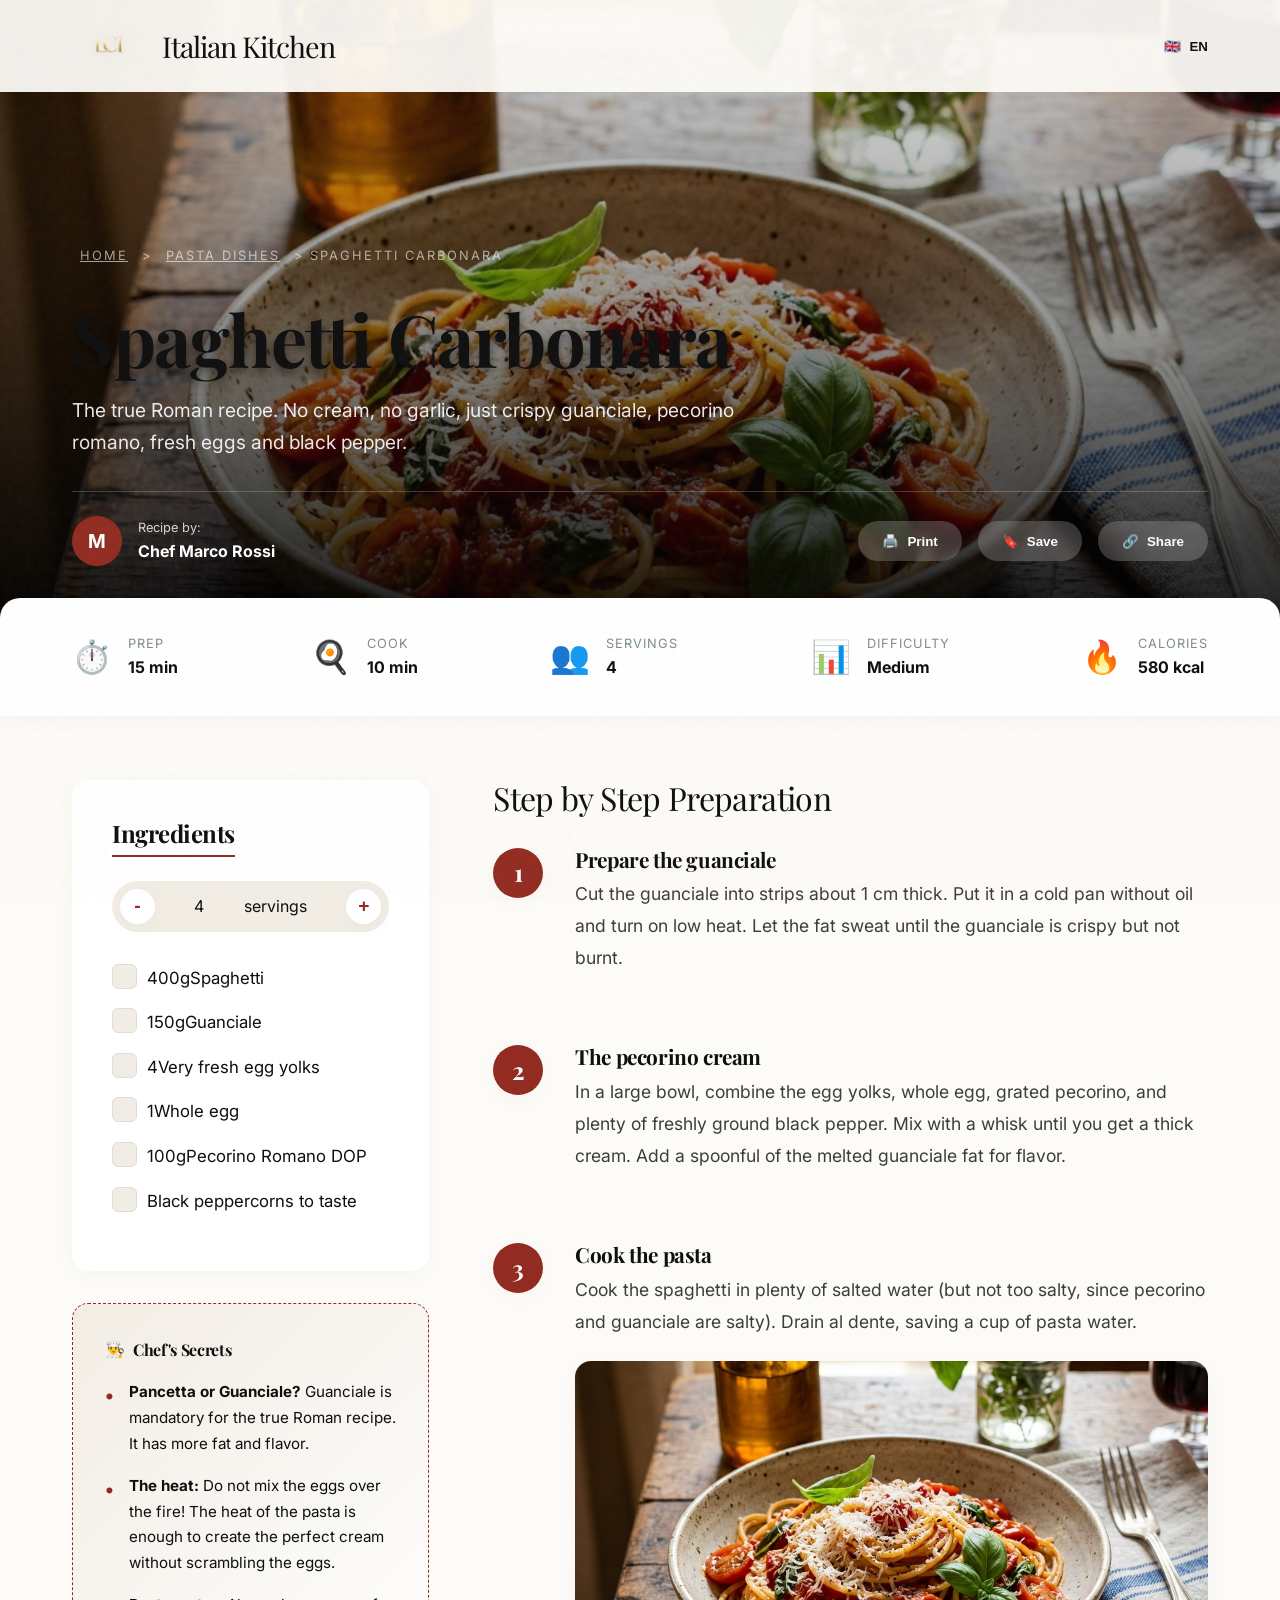
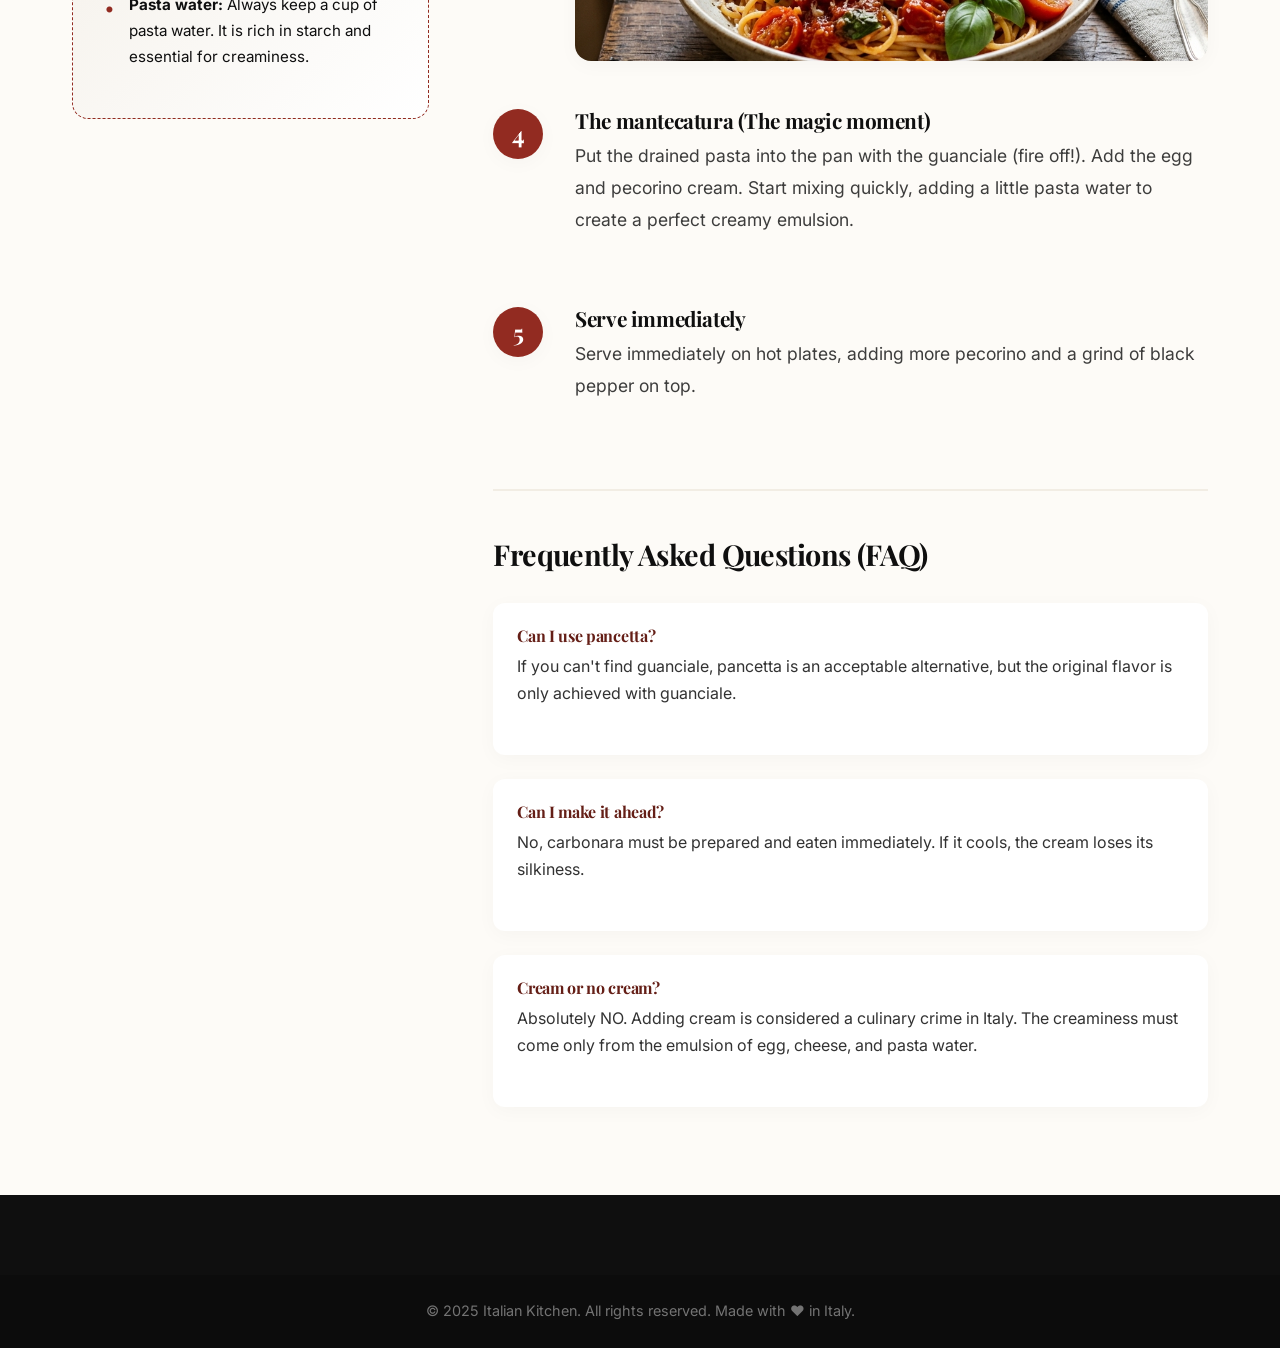
==== commit 83eb080d: "Final Luxury Brand Update & Video Fixes Implemented new LCI Gold logo, fixed broken YouTube videos, " ====
--- a/recipe.html
+++ b/recipe.html
@@ -3,17 +3,24 @@
 <head>
 <meta charset="UTF-8"/>
 <meta name="viewport" content="width=device-width, initial-scale=1.0"/>
-<title>Spaghetti alla Carbonara — La Cucina Italiana</title>
+<title>Spaghetti alla Carbonara | Authentic Italian Recipe & Culinary Experience</title>
 <meta name="description" content="La vera ricetta romana. Senza panna, senza aglio, solo guanciale croccante, pecorino romano, uova fresche e pepe nero."/>
 <meta name="keywords" content="carbonara, ricetta originale, guanciale, pecorino, pasta, italian food"/>
 <meta name="author" content="Chef Marco Rossi"/>
-
+<link rel="canonical" href="https://la-cucina-italiana.vercel.app/recipe.html"/>
+<link rel="icon" type="image/png" href="images/logo.png">
 <!-- Open Graph / Facebook -->
 <meta property="og:type" content="article"/>
-<meta property="og:url" content="https://www.lacucinaitaliana-demo.com/recipe.html"/>
+<meta property="og:url" content="https://la-cucina-italiana.vercel.app/recipe.html"/>
 <meta property="og:title" content="Spaghetti alla Carbonara"/>
 <meta property="og:description" content="La vera ricetta romana. Senza panna, senza aglio, solo guanciale croccante, pecorino romano, uova fresche e pepe nero."/>
-<meta property="og:image" content="https://www.lacucinaitaliana-demo.com/images/hero_pasta.png"/>
+<meta property="og:image" content="https://la-cucina-italiana.vercel.app/images/hero_pasta.png"/>
+
+<!-- Twitter -->
+<meta property="twitter:card" content="summary_large_image"/>
+<meta property="twitter:title" content="Spaghetti alla Carbonara | La Cucina Italiana"/>
+<meta property="twitter:description" content="La vera ricetta romana della Carbonara. Scopri i segreti dello chef."/>
+<meta property="twitter:image" content="https://la-cucina-italiana.vercel.app/images/hero_pasta.png"/>
 
 <!-- Schema.org JSON-LD for Recipe SEO -->
 <script type="application/ld+json">
@@ -21,25 +28,75 @@
   "@context": "https://schema.org/",
   "@type": "Recipe",
   "name": "Spaghetti alla Carbonara",
-  "image": "https://www.lacucinaitaliana-demo.com/images/hero_pasta.png",
+  "image": [
+    "https://la-cucina-italiana.vercel.app/images/hero_pasta.png"
+  ],
   "author": {
     "@type": "Person",
     "name": "Chef Marco Rossi"
   },
   "datePublished": "2025-10-15",
-  "description": "La vera ricetta romana per la Carbonara perfetta.",
+  "description": "La vera ricetta romana per la Carbonara perfetta. Senza panna, senza aglio, solo guanciale croccante, pecorino romano, uova fresche e pepe nero.",
   "prepTime": "PT15M",
   "cookTime": "PT10M",
   "totalTime": "PT25M",
+  "keywords": "carbonara, pasta, italian food, roman recipe",
   "recipeYield": "4 servings",
   "recipeCategory": "Pasta",
-  "recipeCuisine": "Italian"
+  "recipeCuisine": "Italian",
+  "nutrition": {
+    "@type": "NutritionInformation",
+    "calories": "580 calories",
+    "fatContent": "35g",
+    "proteinContent": "25g",
+    "carbohydrateContent": "60g"
+  },
+  "recipeIngredient": [
+    "400g Spaghetti",
+    "150g Guanciale",
+    "4 Fresh egg yolks",
+    "1 Whole egg",
+    "100g Pecorino Romano DOP",
+    "Black pepper to taste"
+  ],
+  "recipeInstructions": [
+    {
+      "@type": "HowToStep",
+      "name": "Prepare the guanciale",
+      "text": "Cut the guanciale into strips and sauté in a pan over low heat until crispy.",
+      "url": "https://la-cucina-italiana.vercel.app/recipe.html#step1",
+      "image": "https://la-cucina-italiana.vercel.app/images/guanciale.png"
+    },
+    {
+      "@type": "HowToStep",
+      "name": "Create the pecorino cream",
+      "text": "Mix egg yolks, whole egg, grated pecorino, and black pepper in a bowl.",
+      "url": "https://la-cucina-italiana.vercel.app/recipe.html#step2"
+    },
+    {
+      "@type": "HowToStep",
+      "name": "Cook the pasta",
+      "text": "Cook spaghetti in salted water until al dente.",
+      "url": "https://la-cucina-italiana.vercel.app/recipe.html#step3"
+    },
+    {
+      "@type": "HowToStep",
+      "name": "Combine and emulsify",
+      "text": "Toss pasta with guanciale, then add egg mixture and pasta water to create a creamy sauce.",
+      "url": "https://la-cucina-italiana.vercel.app/recipe.html#step4"
+    }
+  ],
+  "aggregateRating": {
+    "@type": "AggregateRating",
+    "ratingValue": "4.9",
+    "reviewCount": "125"
+  }
 }
 </script>
 
 <link rel="preconnect" href="https://fonts.googleapis.com"/>
 <link rel="preconnect" href="https://fonts.gstatic.com" crossorigin/>
-<link href="https://fonts.googleapis.com/css2?family=Playfair+Display:ital,wght@0,400;0,600;0,700;0,900;1,400;1,700&family=Inter:wght@300;400;500;600;700&family=Cormorant+Garamond:ital,wght@0,300;0,400;0,600;1,300;1,400&display=swap" rel="stylesheet"/>
+<link href="https://fonts.googleapis.com/css2?family=Playfair+Display:ital,wght@0,400;0,600;0,700;0,900;1,400;1,700&family=Inter:wght@300;400;500;600;700&family=Cormorant+Garamond:ital,wght@0,300;0,400;0,600;1,300;1,400&family=Tajawal:wght@400;500;700&family=Cairo:wght@400;600;700&display=swap" rel="stylesheet"/>
 <link rel="stylesheet" href="style.css"/>
 </head>
 <body class="recipe-page">
@@ -48,7 +105,7 @@
 <header class="header scrolled" id="header">
   <div class="header-inner">
     <a href="index.html" class="logo">
-      <span class="logo-icon">🍝</span>
+      <img src="images/logo.png" alt="La Cucina Italiana Logo" class="logo-img">
       <div class="logo-text">
         <span class="logo-main" data-i18n="site_name">La Cucina Italiana</span>
       </div>
@@ -77,7 +134,7 @@
 <!-- RECIPE HERO -->
 <section class="recipe-hero">
   <div class="recipe-hero-bg">
-    <img src="images/hero_pasta.png" alt="Traditional Spaghetti alla Carbonara" fetchpriority="high"/>
+    <img src="images/hero_pasta.png" alt="Traditional Roman Spaghetti alla Carbonara" fetchpriority="high" decoding="async"/>
     <div class="overlay"></div>
   </div>
   <div class="container recipe-hero-content">
@@ -253,7 +310,7 @@
           <div class="step-content">
             <h3 data-i18n="rcp_step3_title">Cuoci la pasta</h3>
             <p data-i18n="rcp_step3_desc">Cuoci gli spaghetti in abbondante acqua salata (ma non troppo salata, dato che pecorino e guanciale sono sapidi). Scolala al dente, conservando una tazza di acqua di cottura.</p>
-            <div class="step-img-placeholder" style="background-image: url('images/hero_pasta.png')" loading="lazy"></div>
+            <div class="step-img-placeholder" style="background-image: url('images/hero_pasta.png')" loading="lazy" decoding="async"></div>
           </div>
         </div>
 
--- a/style.css
+++ b/style.css
@@ -1,27 +1,33 @@
 :root {
-  /* Colors - Italian Vintage Theme */
-  --primary: #c0392b;      /* Rosso */
-  --primary-dark: #922b21;
-  --secondary: #27ae60;    /* Verde */
-  --accent: #f39c12;       /* Oro */
-  --dark: #1a1a1a;
-  --dark-light: #2c3e50;
-  --light: #fdfbf7;        /* Panna */
-  --light-gray: #f5f0e6;
-  --gray: #95a5a6;
+  /* Colors - Cinematic Italian Luxury */
+  --primary: #922b21;      /* Deep Terracotta */
+  --primary-dark: #641e16;
+  --secondary: #1d8348;    /* Deep Forest Green */
+  --accent: #d4a017;       /* Champagne Gold */
+  --dark: #0f0f0f;         /* Deep Rich Black */
+  --dark-light: #1c1c1c;
+  --light: #fdfbf7;        /* Soft Cream / Panna */
+  --light-gray: #f2ede4;   /* Vintage Paper */
+  --gray: #7f8c8d;
+  --border: rgba(0,0,0,0.08);
   
-  /* Typography */
+  /* Typography Scale - Editorial */
   --font-heading: 'Playfair Display', serif;
   --font-body: 'Inter', sans-serif;
   --font-accent: 'Cormorant Garamond', serif;
   
-  /* Transitions */
-  --transition: all 0.3s cubic-bezier(0.25, 0.8, 0.25, 1);
+  /* Spacing System */
+  --space-unit: 1rem;
+  --section-padding: 8rem;
   
-  /* Shadows */
-  --shadow-sm: 0 2px 8px rgba(0,0,0,0.05);
-  --shadow-md: 0 8px 24px rgba(0,0,0,0.08);
-  --shadow-lg: 0 20px 40px rgba(0,0,0,0.12);
+  /* Transitions - Cinematic */
+  --transition-smooth: all 0.6s cubic-bezier(0.23, 1, 0.32, 1);
+  --transition-fast: all 0.3s ease;
+  
+  /* Shadows - Subtle Luxury */
+  --shadow-sm: 0 4px 20px rgba(0,0,0,0.03);
+  --shadow-md: 0 10px 40px rgba(0,0,0,0.06);
+  --shadow-lg: 0 30px 60px rgba(0,0,0,0.1);
 }
 
 [dir="rtl"] {
@@ -45,25 +51,39 @@
   font-family: var(--font-body);
   color: var(--dark);
   background-color: var(--light);
-  line-height: 1.6;
+  line-height: 1.7;
   overflow-x: hidden;
+  -webkit-font-smoothing: antialiased;
+  -moz-osx-font-smoothing: grayscale;
+}
+
+body::before {
+  content: "";
+  position: fixed;
+  top: 0; left: 0; width: 100%; height: 100%;
+  background-image: url('data:image/svg+xml;utf8,<svg viewBox="0 0 200 200" xmlns="http://www.w3.org/2000/svg"><filter id="n"><feTurbulence type="fractalNoise" baseFrequency="0.65" numOctaves="3" stitchTiles="stitch"/></filter><rect width="100%" height="100%" filter="url(%23n)" opacity="0.03"/></svg>');
+  pointer-events: none;
+  z-index: 9999;
 }
 
 /* ================== TYPOGRAPHY ================== */
 h1, h2, h3, h4, h5, h6 {
   font-family: var(--font-heading);
   font-weight: 700;
-  line-height: 1.2;
+  line-height: 1.1;
   color: var(--dark);
+  letter-spacing: -0.02em;
 }
 
 h2 {
-  font-size: clamp(2rem, 4vw, 3rem);
-  margin-bottom: 1rem;
+  font-size: clamp(2.5rem, 5vw, 4rem);
+  margin-bottom: 1.5rem;
+  font-weight: 400;
 }
 
 p {
-  margin-bottom: 1rem;
+  margin-bottom: 1.5rem;
+  opacity: 0.85;
 }
 
 a {
@@ -87,55 +107,66 @@
   display: inline-flex;
   align-items: center;
   justify-content: center;
-  padding: 1rem 2rem;
-  border-radius: 50px;
+  padding: 1.2rem 2.8rem;
+  border-radius: 0; /* Minimal editorial look */
   font-family: var(--font-body);
-  font-weight: 600;
-  font-size: 1rem;
+  font-weight: 500;
+  font-size: 0.9rem;
   cursor: pointer;
-  transition: var(--transition);
+  transition: var(--transition-smooth);
   text-transform: uppercase;
-  letter-spacing: 1px;
+  letter-spacing: 2px;
   border: none;
   outline: none;
-}
-
-.btn:hover {
-  transform: translateY(-3px) scale(1.05);
-  box-shadow: 0 10px 25px rgba(0,0,0,0.15);
+  position: relative;
+  overflow: hidden;
 }
 
 .btn-primary {
-  background-color: var(--primary);
-  color: white;
-  box-shadow: 0 4px 15px rgba(192, 57, 43, 0.3);
-}
-
-.btn-primary:hover {
-  background-color: var(--primary-dark);
+  background-color: var(--dark);
+  color: var(--light);
+}
+
+.btn-primary::after {
+  content: '';
+  position: absolute;
+  top: 0; left: -100%;
+  width: 100%; height: 100%;
+  background: var(--primary);
+  transition: var(--transition-smooth);
+  z-index: 1;
+}
+
+.btn-primary:hover::after {
+  left: 0;
+}
+
+.btn-primary span {
+  position: relative;
+  z-index: 2;
 }
 
 .btn-outline {
   background-color: transparent;
-  color: var(--primary);
-  border: 2px solid var(--primary);
+  color: var(--dark);
+  border: 1px solid var(--dark);
 }
 
 .btn-outline:hover {
-  background-color: var(--primary);
-  color: white;
+  background-color: var(--dark);
+  color: var(--light);
 }
 
 .btn-ghost {
-  background-color: rgba(255, 255, 255, 0.1);
-  color: white;
-  backdrop-filter: blur(5px);
-  border: 1px solid rgba(255,255,255,0.2);
+  background-color: transparent;
+  color: white;
+  border: 1px solid rgba(255,255,255,0.4);
 }
 
 .btn-ghost:hover {
   background-color: white;
   color: var(--dark);
+  border-color: white;
 }
 
 /* ================== HEADER ================== */
@@ -145,21 +176,20 @@
   left: 0;
   width: 100%;
   z-index: 1000;
-  padding: 1.5rem 0;
-  transition: var(--transition);
+  padding: 2rem 0;
+  transition: var(--transition-smooth);
 }
 
 .header.scrolled {
-  background-color: rgba(253, 251, 247, 0.95);
-  backdrop-filter: blur(10px);
-  padding: 1rem 0;
+  background-color: rgba(253, 251, 247, 0.98);
+  padding: 1.2rem 0;
   box-shadow: var(--shadow-sm);
 }
 
 .header-inner {
-  max-width: 1400px;
+  max-width: 1600px;
   margin: 0 auto;
-  padding: 0 2rem;
+  padding: 0 4rem;
   display: flex;
   justify-content: space-between;
   align-items: center;
@@ -172,8 +202,27 @@
   z-index: 1001;
 }
 
-.logo-icon {
-  font-size: 2rem;
+.logo-img {
+  height: 60px;
+  width: auto;
+  transition: var(--transition-smooth);
+  filter: drop-shadow(0 2px 10px rgba(0,0,0,0.1));
+}
+
+.logo:hover .logo-img {
+  transform: translateY(-2px);
+  filter: drop-shadow(0 10px 20px rgba(191, 149, 63, 0.3));
+}
+
+.footer-logo {
+  height: 80px;
+  margin-bottom: 1rem;
+}
+
+@media (max-width: 768px) {
+  .logo-img {
+    height: 45px;
+  }
 }
 
 .logo-text {
@@ -183,17 +232,19 @@
 
 .logo-main {
   font-family: var(--font-heading);
-  font-size: 1.5rem;
-  font-weight: 900;
+  font-size: 1.8rem;
+  font-weight: 400; /* Editorial weight */
   color: var(--dark);
   line-height: 1;
+  letter-spacing: -1px;
 }
 
 .logo-sub {
   font-family: var(--font-accent);
-  font-size: 0.9rem;
+  font-size: 0.8rem;
   font-style: italic;
-  color: var(--primary);
+  color: var(--accent);
+  letter-spacing: 1px;
 }
 
 .header:not(.scrolled) .logo-main {
@@ -202,14 +253,16 @@
 
 .nav {
   display: flex;
-  gap: 2rem;
+  gap: 3.5rem;
 }
 
 .nav-link {
   font-family: var(--font-body);
-  font-weight: 500;
-  font-size: 1rem;
+  font-weight: 400;
+  font-size: 0.85rem;
   color: var(--dark);
+  text-transform: uppercase;
+  letter-spacing: 2px;
   position: relative;
 }
 
@@ -220,16 +273,19 @@
 .nav-link::after {
   content: '';
   position: absolute;
-  bottom: -5px;
+  bottom: -8px;
   left: 0;
-  width: 0;
-  height: 2px;
-  background-color: var(--primary);
-  transition: var(--transition);
+  width: 100%;
+  height: 1px;
+  background-color: var(--accent);
+  transform: scaleX(0);
+  transform-origin: right;
+  transition: transform 0.6s cubic-bezier(0.19, 1, 0.22, 1);
 }
 
 .nav-link:hover::after {
-  width: 100%;
+  transform: scaleX(1);
+  transform-origin: left;
 }
 
 .header-actions {
@@ -443,49 +499,52 @@
   left: 0;
   width: 100%;
   height: 100%;
-  background: linear-gradient(to bottom, rgba(0,0,0,0.6) 0%, rgba(0,0,0,0.3) 50%, rgba(0,0,0,0.8) 100%);
+  background: radial-gradient(circle at center, rgba(0,0,0,0.2) 0%, rgba(0,0,0,0.8) 100%);
 }
 
 .hero-content {
   position: relative;
   z-index: 2;
   color: white;
-  max-width: 800px;
-  padding: 0 2rem;
-  margin-top: 5rem;
+  max-width: 1000px;
+  padding: 0 4rem;
+  margin-top: 2rem;
 }
 
 .hero-badge {
   display: inline-block;
-  padding: 0.5rem 1.5rem;
-  border: 1px solid rgba(255,255,255,0.3);
-  border-radius: 50px;
+  padding: 0.5rem 2rem;
+  border: 1px solid rgba(255,255,255,0.2);
   font-family: var(--font-accent);
   font-style: italic;
-  font-size: 1.1rem;
-  margin-bottom: 2rem;
-  backdrop-filter: blur(5px);
+  font-size: 1.2rem;
+  margin-bottom: 2.5rem;
+  letter-spacing: 2px;
 }
 
 .hero-title {
-  font-size: clamp(3rem, 8vw, 6rem);
+  font-size: clamp(3.5rem, 10vw, 8rem);
   font-weight: 400;
-  line-height: 1.1;
-  margin-bottom: 1.5rem;
-  text-shadow: 0 4px 20px rgba(0,0,0,0.5);
+  line-height: 0.95;
+  margin-bottom: 2.5rem;
+  letter-spacing: -2px;
 }
 
 .hero-title em {
   font-family: var(--font-accent);
   color: var(--accent);
-  font-weight: 600;
+  font-weight: 400;
+  font-style: italic;
 }
 
 .hero-desc {
-  font-size: clamp(1.1rem, 2vw, 1.3rem);
-  margin-bottom: 3rem;
-  opacity: 0.9;
-  text-shadow: 0 2px 10px rgba(0,0,0,0.5);
+  font-size: clamp(1.2rem, 2.5vw, 1.5rem);
+  margin-bottom: 4rem;
+  opacity: 0.8;
+  max-width: 700px;
+  margin-left: auto;
+  margin-right: auto;
+  line-height: 1.6;
 }
 
 .hero-btns {
@@ -577,8 +636,8 @@
 
 .section-header {
   text-align: center;
-  max-width: 600px;
-  margin: 0 auto 4rem;
+  max-width: 800px;
+  margin: 0 auto 6rem;
 }
 
 .section-header.light h2 {
@@ -591,12 +650,12 @@
 
 .section-badge {
   display: inline-block;
-  color: var(--primary);
-  font-weight: 600;
+  color: var(--accent);
+  font-weight: 500;
   text-transform: uppercase;
-  letter-spacing: 2px;
-  font-size: 0.9rem;
-  margin-bottom: 1rem;
+  letter-spacing: 4px;
+  font-size: 0.8rem;
+  margin-bottom: 1.5rem;
 }
 
 /* ================== CATEGORIES ================== */
@@ -624,39 +683,46 @@
 
 .cat-card {
   background: white;
-  border-radius: 20px;
-  padding: 2rem 1.5rem;
+  border-radius: 0;
+  padding: 3rem 2rem;
   text-align: center;
   box-shadow: var(--shadow-sm);
-  transition: var(--transition);
+  transition: var(--transition-smooth);
   cursor: pointer;
-  border: 1px solid transparent;
+  border: 1px solid var(--border);
 }
 
 .cat-card:hover {
-  transform: translateY(-10px) scale(1.02);
-  box-shadow: var(--shadow-md);
-  border-color: rgba(192, 57, 43, 0.2);
+  transform: translateY(-10px);
+  box-shadow: var(--shadow-lg);
+  border-color: var(--accent);
 }
 
 .cat-icon {
-  font-size: 3rem;
-  margin-bottom: 1rem;
-  transition: transform 0.3s cubic-bezier(0.175, 0.885, 0.32, 1.275);
+  font-size: 3.5rem;
+  margin-bottom: 1.5rem;
+  display: block;
+  filter: grayscale(0.5);
+  transition: var(--transition-smooth);
 }
 
 .cat-card:hover .cat-icon {
-  transform: scale(1.2) rotate(5deg);
+  filter: grayscale(0);
+  transform: scale(1.1);
 }
 
 .cat-card h3 {
-  font-size: 1.2rem;
-  margin-bottom: 0.5rem;
+  font-size: 1.1rem;
+  margin-bottom: 0.8rem;
+  text-transform: uppercase;
+  letter-spacing: 1px;
 }
 
 .cat-card span {
-  font-size: 0.9rem;
+  font-size: 0.85rem;
   color: var(--gray);
+  font-family: var(--font-accent);
+  font-style: italic;
 }
 
 /* ================== REGIONS ================== */
@@ -672,36 +738,30 @@
 
 .region-card {
   position: relative;
-  height: 350px;
-  border-radius: 20px;
+  height: 450px;
+  border-radius: 0;
   overflow: hidden;
   background-size: cover;
   background-position: center;
   display: flex;
   flex-direction: column;
   justify-content: flex-end;
-  padding: 2rem;
-  color: white;
-  transition: transform 0.4s ease, box-shadow 0.4s ease;
+  padding: 3rem;
+  color: white;
+  transition: var(--transition-smooth);
   cursor: pointer;
 }
 
 .region-card:hover {
-  transform: translateY(-10px);
   box-shadow: var(--shadow-lg);
 }
 
-.region-card::before {
+.region-card::after {
   content: '';
   position: absolute;
   top: 0; left: 0; width: 100%; height: 100%;
-  background: inherit;
-  transition: transform 0.5s ease;
-  z-index: 0;
-}
-
-.region-card:hover::before {
-  transform: scale(1.1);
+  background: linear-gradient(to top, rgba(0,0,0,0.8) 0%, transparent 60%);
+  z-index: 1;
 }
 
 .region-content {
@@ -710,17 +770,18 @@
 }
 
 .region-content h3 {
-  font-size: 2rem;
-  margin-bottom: 0.5rem;
+  font-size: 2.2rem;
+  margin-bottom: 0.8rem;
   font-family: var(--font-heading);
-  text-shadow: 0 2px 4px rgba(0,0,0,0.5);
+  font-weight: 400;
 }
 
 .region-content p {
-  font-size: 1rem;
-  opacity: 0.9;
-  margin-bottom: 1.5rem;
-  text-shadow: 0 1px 2px rgba(0,0,0,0.8);
+  font-size: 0.9rem;
+  text-transform: uppercase;
+  letter-spacing: 2px;
+  opacity: 0.8;
+  margin-bottom: 2rem;
 }
 
 .region-content .btn {
@@ -741,17 +802,18 @@
 
 .featured-card {
   display: grid;
-  grid-template-columns: 1fr 1fr;
+  grid-template-columns: 1.2fr 1fr;
   background: white;
-  border-radius: 24px;
+  border-radius: 0;
   overflow: hidden;
   box-shadow: var(--shadow-lg);
+  border: 1px solid var(--border);
 }
 
 .featured-img-wrap {
   position: relative;
   height: 100%;
-  min-height: 400px;
+  min-height: 500px;
 }
 
 .featured-img {
@@ -780,7 +842,7 @@
 }
 
 .featured-content {
-  padding: 4rem;
+  padding: 6rem;
   display: flex;
   flex-direction: column;
   justify-content: center;
@@ -841,30 +903,32 @@
   display: flex;
   justify-content: center;
   flex-wrap: wrap;
-  gap: 1rem;
-  margin-bottom: 3rem;
+  gap: 1.5rem;
+  margin-bottom: 5rem;
 }
 
 .filter-tab {
-  padding: 0.8rem 2rem;
-  border-radius: 50px;
-  border: 1px solid var(--gray);
+  padding: 0.8rem 2.5rem;
+  border-radius: 0;
+  border: 1px solid var(--border);
   background: transparent;
   color: var(--dark);
   font-family: var(--font-body);
-  font-weight: 600;
+  font-weight: 500;
+  font-size: 0.8rem;
+  text-transform: uppercase;
+  letter-spacing: 2px;
   cursor: pointer;
-  transition: var(--transition);
+  transition: var(--transition-smooth);
 }
 
 .filter-tab:hover {
-  border-color: var(--primary);
-  color: var(--primary);
+  border-color: var(--dark);
 }
 
 .filter-tab.active {
-  background: var(--primary);
-  border-color: var(--primary);
+  background: var(--dark);
+  border-color: var(--dark);
   color: white;
 }
 
@@ -876,17 +940,18 @@
 
 .recipe-card {
   background: white;
-  border-radius: 16px;
+  border-radius: 0;
   overflow: hidden;
-  box-shadow: var(--shadow-sm);
-  transition: var(--transition);
+  box-shadow: none;
+  border: 1px solid var(--border);
+  transition: var(--transition-smooth);
   cursor: pointer;
   position: relative;
 }
 
 .recipe-card:hover {
-  transform: translateY(-12px) scale(1.02);
   box-shadow: var(--shadow-lg);
+  border-color: var(--accent);
 }
 
 .recipe-img-wrap {
@@ -1009,19 +1074,17 @@
 }
 
 .chef-card {
+  background: rgba(255,255,255,0.02);
+  border: 1px solid rgba(255,255,255,0.08);
+  border-radius: 0;
+  padding: 4rem 3rem;
+  text-align: center;
+  transition: var(--transition-smooth);
+}
+
+.chef-card:hover {
   background: rgba(255,255,255,0.05);
-  border: 1px solid rgba(255,255,255,0.1);
-  border-radius: 20px;
-  padding: 2.5rem 2rem;
-  text-align: center;
-  backdrop-filter: blur(10px);
-  transition: var(--transition);
-}
-
-.chef-card:hover {
-  transform: translateY(-10px);
-  background: rgba(255,255,255,0.1);
-  border-color: var(--primary);
+  border-color: var(--accent);
 }
 
 .chef-avatar {
@@ -1509,35 +1572,25 @@
 /* Back to top */
 .back-to-top {
   position: fixed;
-  bottom: 2rem;
-  right: 2rem;
-  width: 50px;
-  height: 50px;
-  background: var(--primary);
+  bottom: 3rem;
+  right: 3rem;
+  width: 60px;
+  height: 60px;
+  background: var(--dark);
   color: white;
   border: none;
-  border-radius: 50%;
-  font-size: 1.5rem;
+  border-radius: 0;
+  font-size: 1.2rem;
   cursor: pointer;
   box-shadow: var(--shadow-md);
   opacity: 0;
   visibility: hidden;
-  transition: var(--transition);
+  transition: var(--transition-smooth);
   z-index: 999;
 }
 
-[dir="rtl"] .back-to-top {
-  right: auto;
-  left: 2rem;
-}
-
-.back-to-top.visible {
-  opacity: 1;
-  visibility: visible;
-}
-
 .back-to-top:hover {
-  background: var(--primary-dark);
+  background: var(--primary);
   transform: translateY(-5px);
 }
 
@@ -1606,7 +1659,11 @@
   width: 100%;
 }
 .recipe-breadcrumbs {
-  font-size: 0.9rem; margin-bottom: 1.5rem; opacity: 0.8;
+  font-size: 0.8rem;
+  margin-bottom: 2rem;
+  opacity: 0.6;
+  text-transform: uppercase;
+  letter-spacing: 2px;
 }
 .recipe-breadcrumbs a { color: white; text-decoration: underline; margin: 0 0.5rem; }
 .recipe-main-title {
@@ -1764,7 +1821,7 @@
   }
 
   .hero-title {
-    font-size: 2.8rem;
+    font-size: 3.5rem;
   }
 
   .hero-stats {
